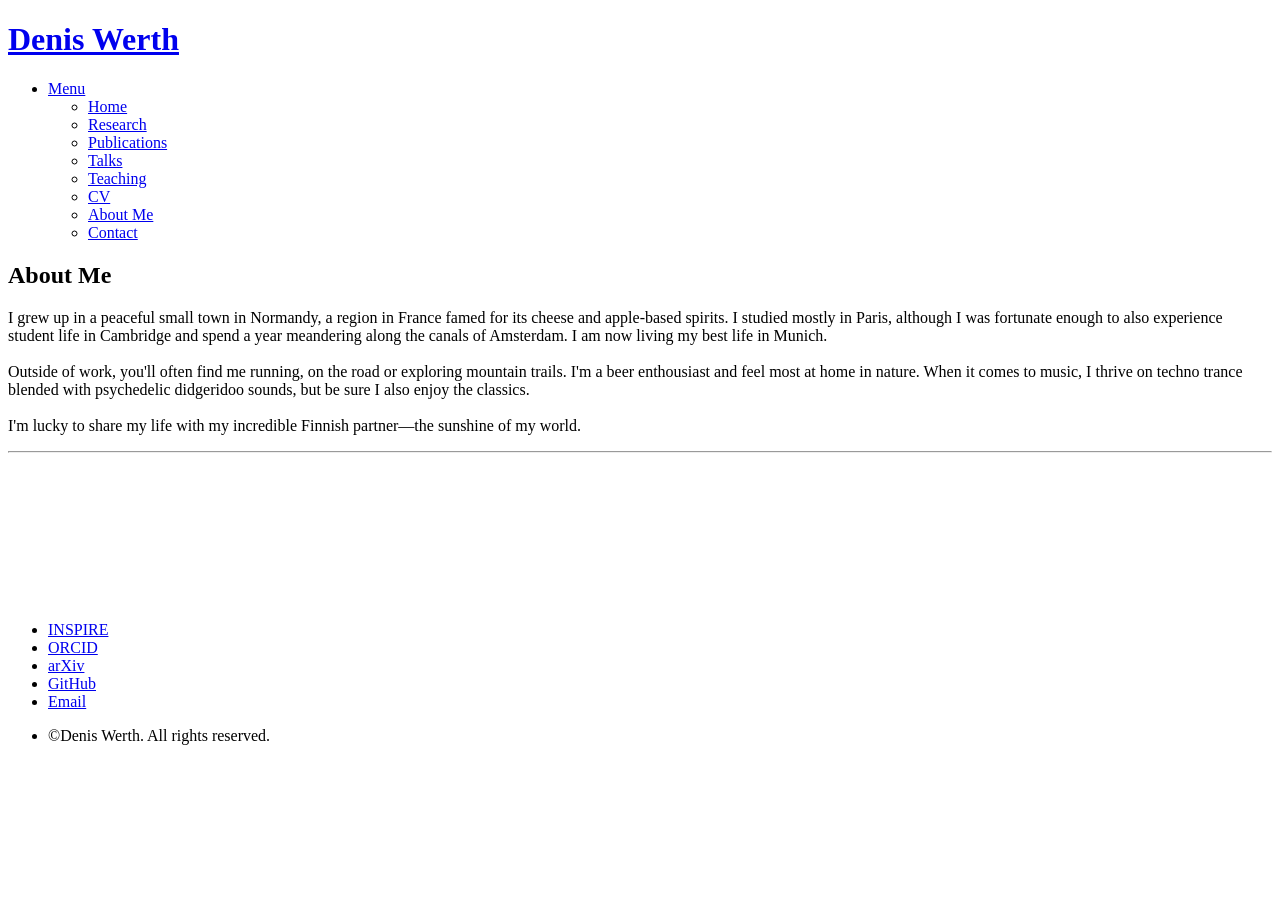
==== AboutMe.html @ 93ebd1d0 "Add files via upload" ====
<!DOCTYPE HTML>
<!--
	Spectral by HTML5 UP
	html5up.net | @ajlkn
	Free for personal and commercial use under the CCA 3.0 license (html5up.net/license)
-->
<html>
	<head>
		<title>Denis Werth</title>
		<meta charset="utf-8" />
		<meta name="viewport" content="width=device-width, initial-scale=1, user-scalable=no" />
		<link rel="stylesheet" href="assets/css/main.css" />
		<noscript><link rel="stylesheet" href="assets/css/noscript.css" /></noscript>
		<link rel="icon" href="images/LSS.jpeg" type="image/jpeg" />
		<script defer src="https://cloud.umami.is/script.js" data-website-id="fb7ce2aa-0270-4123-8395-282611e30c7a"></script>
	</head>
	<body class="is-preload">

		<!-- Page Wrapper -->
			<div id="page-wrapper">

				<!-- Header -->
					<header id="header">
						<h1><a href="index.html">Denis Werth</a></h1>
						<nav id="nav">
							<ul>
								<li class="special">
									<a href="#menu" class="menuToggle"><span>Menu</span></a>
									<div id="menu">
										<ul>
											<li><a href="index.html">Home</a></li>
											<li><a href="Research.html">Research</a></li>
											<li><a href="Publications.html">Publications</a></li>
											<li><a href="Talks.html">Talks</a></li>
											<li><a href="Teaching.html">Teaching</a></li>
											<li><a href="PDF/CV.pdf" download>CV</a></li>
											<li><a href="AboutMe.html">About Me</a></li>
											<li><a href="Contact.html">Contact</a></li>
										</ul>
									</div>
								</li>
							</ul>
						</nav>
					</header>

				<!-- Main -->
					<article id="main">
						<header>
							<h2>About Me</h2>
						</header>
						<section class="wrapper style5">
							<div class="inner">

								<section>
									<p>
									I grew up in a peaceful small town in Normandy, a region in France famed for its cheese and apple-based spirits. I studied mostly in Paris, although I was fortunate enough to also experience student life in Cambridge and spend a year meandering along the canals of Amsterdam. I am now living my best life in Munich.
									<br><br>
									Outside of work, you'll often find me running, on the road or exploring mountain trails. I'm a beer enthousiast and feel most at home in nature. When it comes to music, I thrive on techno trance blended with psychedelic didgeridoo sounds, but be sure I also enjoy the classics.
									<br><br>
									I'm lucky to share my life with my incredible Finnish partner—the sunshine of my world.
									<hr />
									
								<section>
									<div class="box alt">
										<div class="row gtr-50 gtr-uniform">
											<div class="col-3"><span class="image fit"><img src="images/PersonalMe/PersonalMe/PersonalMe.001.png" alt="" /></span></div>
											<div class="col-3"><span class="image fit"><img src="images/PersonalMe/PersonalMe/PersonalMe.013.png" alt="" /></span></div>
											<div class="col-3"><span class="image fit"><img src="images/PersonalMe/PersonalMe/PersonalMe.017.png" alt="" /></span></div>
											<div class="col-3"><span class="image fit"><img src="images/PersonalMe/PersonalMe/PersonalMe.014.png" alt="" /></span></div>
											<div class="col-3"><span class="image fit"><img src="images/PersonalMe/PersonalMe/PersonalMe.006.png" alt="" /></span></div>
											<div class="col-3"><span class="image fit"><img src="images/PersonalMe/PersonalMe/PersonalMe.007.png" alt="" /></span></div>
											<div class="col-3"><span class="image fit"><img src="images/PersonalMe/PersonalMe/PersonalMe.009.png" alt="" /></span></div>
											<div class="col-3"><span class="image fit"><img src="images/PersonalMe/PersonalMe/PersonalMe.010.png" alt="" /></span></div>
										</div>
									</div>
								</section>

							</div>
						</section>
					</article>

				<!-- Footer -->
					<footer id="footer">
						<ul class="icons">
        					<li><a href="https://inspirehep.net/authors/2150874" class="icon solid fa-atom" target="_blank"><span class="label">INSPIRE</span></a></li>
        					<li><a href="https://orcid.org/0000-0002-3431-8186" class="icon brands fa-orcid" target="_blank"><span class="label">ORCID</span></a></li>
        					<li><a href="https://arxiv.org/search/?searchtype=author&amp;query=Werth%2C+D" class="icon solid fa-scroll" target="_blank"><span class="label">arXiv</span></a></li>
        					<li><a href="https://github.com/deniswerth" class="icon brands fa-github" target="_blank"><span class="label">GitHub</span></a></li>
        					<li><a href="mailto:denis.werth@mpp.mpg.de" class="icon solid fa-envelope"><span class="label">Email</span></a></li>
						</ul>
						<ul class="copyright">
							<li>&copy;Denis Werth. All rights reserved.</li>
							<!-- <li>Last updated: August 19, 2026</li> -->
						</ul>
					</footer>

			</div>

		<!-- Scripts -->
			<script src="assets/js/jquery.min.js"></script>
			<script src="assets/js/jquery.scrollex.min.js"></script>
			<script src="assets/js/jquery.scrolly.min.js"></script>
			<script src="assets/js/browser.min.js"></script>
			<script src="assets/js/breakpoints.min.js"></script>
			<script src="assets/js/util.js"></script>
			<script src="assets/js/main.js"></script>

	</body>
</html>
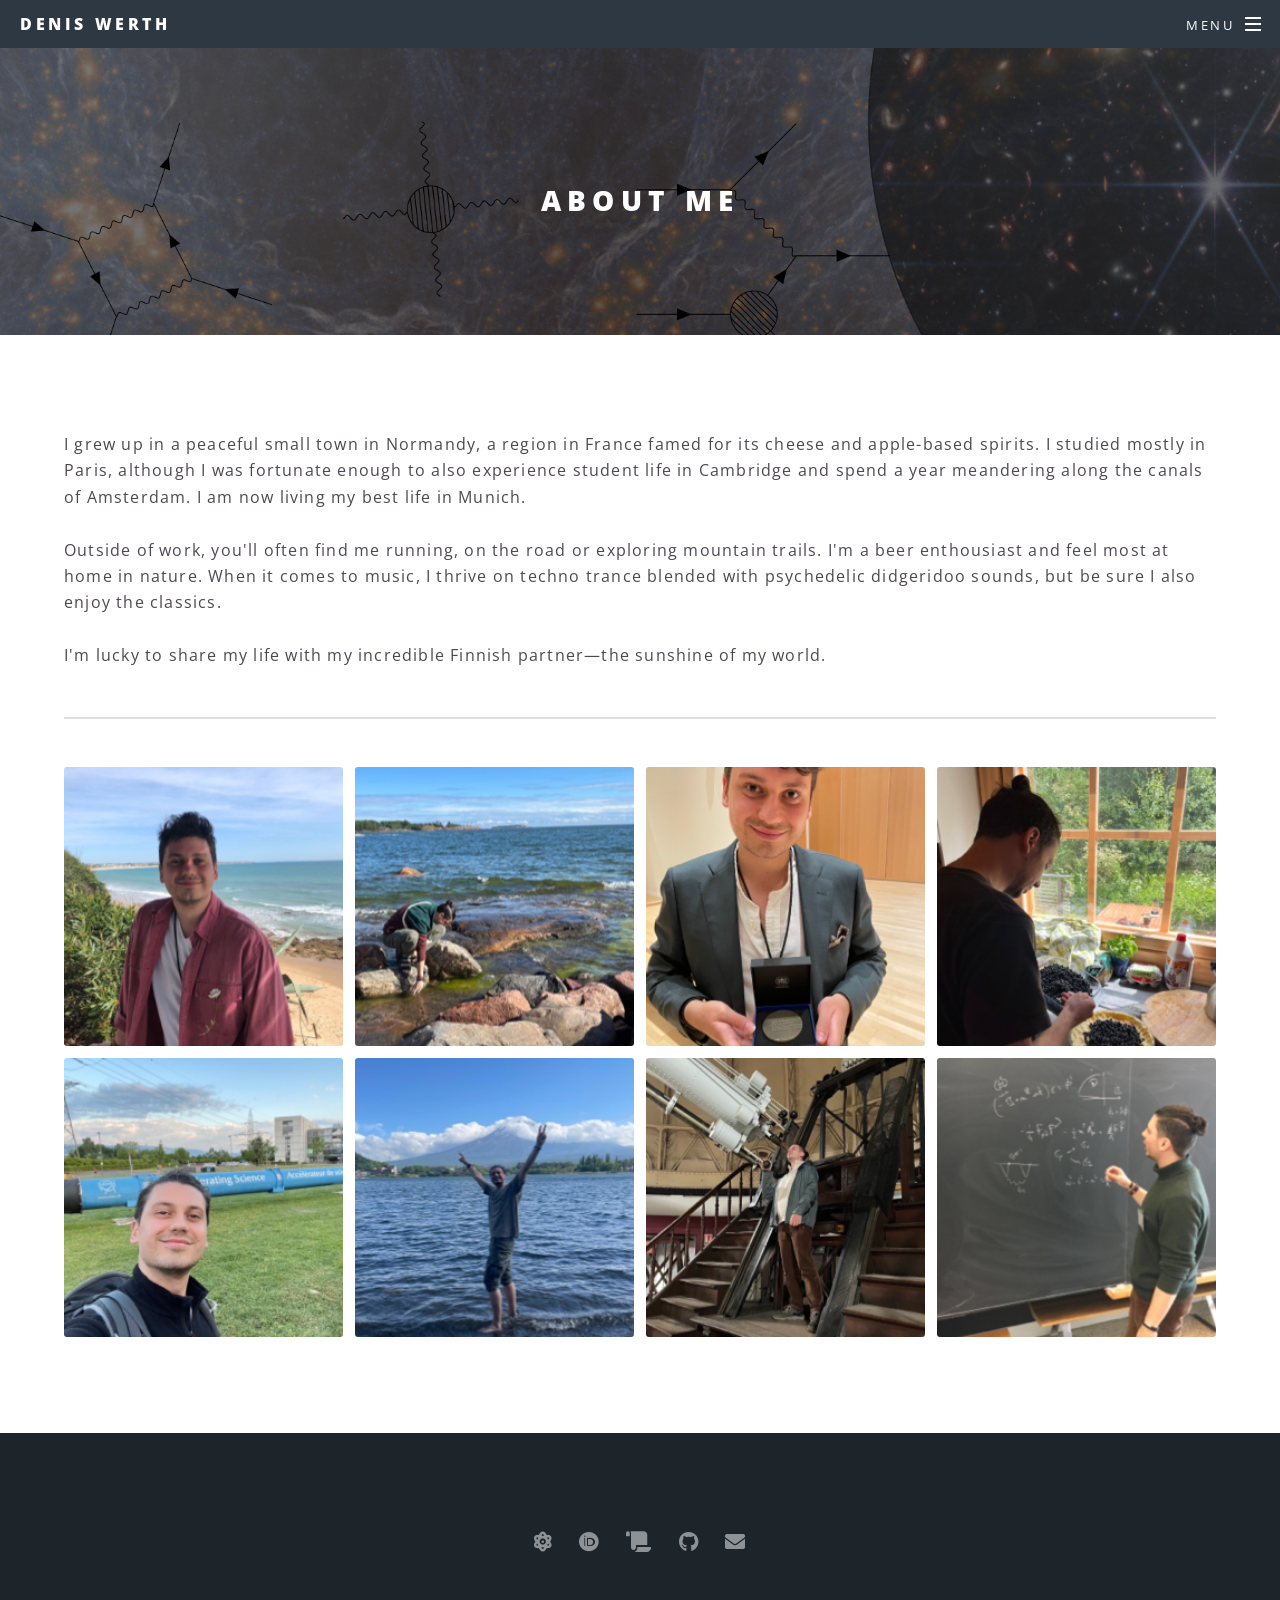
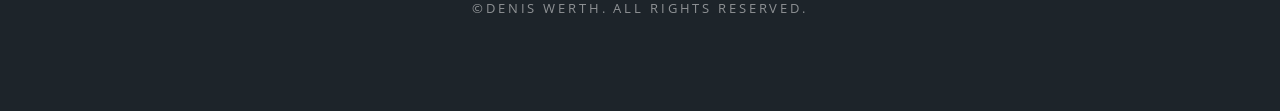
==== commit 4df63e20: "Add files via upload" ====
--- a/AboutMe.html
+++ b/AboutMe.html
@@ -1,109 +1,111 @@
-<!DOCTYPE HTML>
-<!--
-	Spectral by HTML5 UP
-	html5up.net | @ajlkn
-	Free for personal and commercial use under the CCA 3.0 license (html5up.net/license)
--->
-<html>
-	<head>
-		<title>Denis Werth</title>
-		<meta charset="utf-8" />
-		<meta name="viewport" content="width=device-width, initial-scale=1, user-scalable=no" />
-		<link rel="stylesheet" href="assets/css/main.css" />
-		<noscript><link rel="stylesheet" href="assets/css/noscript.css" /></noscript>
-		<link rel="icon" href="images/LSS.jpeg" type="image/jpeg" />
-		<script defer src="https://cloud.umami.is/script.js" data-website-id="fb7ce2aa-0270-4123-8395-282611e30c7a"></script>
-	</head>
-	<body class="is-preload">
-
-		<!-- Page Wrapper -->
-			<div id="page-wrapper">
-
-				<!-- Header -->
-					<header id="header">
-						<h1><a href="index.html">Denis Werth</a></h1>
-						<nav id="nav">
-							<ul>
-								<li class="special">
-									<a href="#menu" class="menuToggle"><span>Menu</span></a>
-									<div id="menu">
-										<ul>
-											<li><a href="index.html">Home</a></li>
-											<li><a href="Research.html">Research</a></li>
-											<li><a href="Publications.html">Publications</a></li>
-											<li><a href="Talks.html">Talks</a></li>
-											<li><a href="Teaching.html">Teaching</a></li>
-											<li><a href="PDF/CV.pdf" download>CV</a></li>
-											<li><a href="AboutMe.html">About Me</a></li>
-											<li><a href="Contact.html">Contact</a></li>
-										</ul>
-									</div>
-								</li>
-							</ul>
-						</nav>
-					</header>
-
-				<!-- Main -->
-					<article id="main">
-						<header>
-							<h2>About Me</h2>
-						</header>
-						<section class="wrapper style5">
-							<div class="inner">
-
-								<section>
-									<p>
-									I grew up in a peaceful small town in Normandy, a region in France famed for its cheese and apple-based spirits. I studied mostly in Paris, although I was fortunate enough to also experience student life in Cambridge and spend a year meandering along the canals of Amsterdam. I am now living my best life in Munich.
-									<br><br>
-									Outside of work, you'll often find me running, on the road or exploring mountain trails. I'm a beer enthousiast and feel most at home in nature. When it comes to music, I thrive on techno trance blended with psychedelic didgeridoo sounds, but be sure I also enjoy the classics.
-									<br><br>
-									I'm lucky to share my life with my incredible Finnish partner—the sunshine of my world.
-									<hr />
-									
-								<section>
-									<div class="box alt">
-										<div class="row gtr-50 gtr-uniform">
-											<div class="col-3"><span class="image fit"><img src="images/PersonalMe/PersonalMe/PersonalMe.001.png" alt="" /></span></div>
-											<div class="col-3"><span class="image fit"><img src="images/PersonalMe/PersonalMe/PersonalMe.013.png" alt="" /></span></div>
-											<div class="col-3"><span class="image fit"><img src="images/PersonalMe/PersonalMe/PersonalMe.017.png" alt="" /></span></div>
-											<div class="col-3"><span class="image fit"><img src="images/PersonalMe/PersonalMe/PersonalMe.014.png" alt="" /></span></div>
-											<div class="col-3"><span class="image fit"><img src="images/PersonalMe/PersonalMe/PersonalMe.006.png" alt="" /></span></div>
-											<div class="col-3"><span class="image fit"><img src="images/PersonalMe/PersonalMe/PersonalMe.007.png" alt="" /></span></div>
-											<div class="col-3"><span class="image fit"><img src="images/PersonalMe/PersonalMe/PersonalMe.009.png" alt="" /></span></div>
-											<div class="col-3"><span class="image fit"><img src="images/PersonalMe/PersonalMe/PersonalMe.010.png" alt="" /></span></div>
-										</div>
-									</div>
-								</section>
-
-							</div>
-						</section>
-					</article>
-
-				<!-- Footer -->
-					<footer id="footer">
-						<ul class="icons">
-        					<li><a href="https://inspirehep.net/authors/2150874" class="icon solid fa-atom" target="_blank"><span class="label">INSPIRE</span></a></li>
-        					<li><a href="https://orcid.org/0000-0002-3431-8186" class="icon brands fa-orcid" target="_blank"><span class="label">ORCID</span></a></li>
-        					<li><a href="https://arxiv.org/search/?searchtype=author&amp;query=Werth%2C+D" class="icon solid fa-scroll" target="_blank"><span class="label">arXiv</span></a></li>
-        					<li><a href="https://github.com/deniswerth" class="icon brands fa-github" target="_blank"><span class="label">GitHub</span></a></li>
-        					<li><a href="mailto:denis.werth@mpp.mpg.de" class="icon solid fa-envelope"><span class="label">Email</span></a></li>
-						</ul>
-						<ul class="copyright">
-							<li>&copy;Denis Werth. All rights reserved.</li>
-							<!-- <li>Last updated: August 19, 2026</li> -->
-						</ul>
-					</footer>
-
-			</div>
-
-		<!-- Scripts -->
-			<script src="assets/js/jquery.min.js"></script>
-			<script src="assets/js/jquery.scrollex.min.js"></script>
-			<script src="assets/js/jquery.scrolly.min.js"></script>
-			<script src="assets/js/browser.min.js"></script>
-			<script src="assets/js/breakpoints.min.js"></script>
-			<script src="assets/js/util.js"></script>
-			<script src="assets/js/main.js"></script>
-
-	</body>
+<!DOCTYPE HTML>
+<!--
+	Spectral by HTML5 UP
+	html5up.net | @ajlkn
+	Free for personal and commercial use under the CCA 3.0 license (html5up.net/license)
+-->
+<html>
+	<head>
+		<title>Denis Werth</title>
+		<meta charset="utf-8" />
+		<meta name="viewport" content="width=device-width, initial-scale=1, user-scalable=no" />
+		<link rel="stylesheet" href="assets/css/main.css" />
+		<noscript><link rel="stylesheet" href="assets/css/noscript.css" /></noscript>
+		<link rel="icon" href="favicon.ico" sizes="any" />
+		<link rel="icon" href="favicon-32x32.png" type="image/png" sizes="32x32" />
+		<link rel="apple-touch-icon" href="apple-touch-icon.png" />
+		<script defer src="https://cloud.umami.is/script.js" data-website-id="fb7ce2aa-0270-4123-8395-282611e30c7a"></script>
+	</head>
+	<body class="is-preload">
+
+		<!-- Page Wrapper -->
+			<div id="page-wrapper">
+
+				<!-- Header -->
+					<header id="header">
+						<h1><a href="index.html">Denis Werth</a></h1>
+						<nav id="nav">
+							<ul>
+								<li class="special">
+									<a href="#menu" class="menuToggle"><span>Menu</span></a>
+									<div id="menu">
+										<ul>
+											<li><a href="index.html">Home</a></li>
+											<li><a href="Research.html">Research</a></li>
+											<li><a href="Publications.html">Publications</a></li>
+											<li><a href="Talks.html">Talks</a></li>
+											<li><a href="Teaching.html">Teaching</a></li>
+											<li><a href="PDF/CV.pdf" download>CV</a></li>
+											<li><a href="AboutMe.html">About Me</a></li>
+											<li><a href="Contact.html">Contact</a></li>
+										</ul>
+									</div>
+								</li>
+							</ul>
+						</nav>
+					</header>
+
+				<!-- Main -->
+					<article id="main">
+						<header>
+							<h2>About Me</h2>
+						</header>
+						<section class="wrapper style5">
+							<div class="inner">
+
+								<section>
+									<p>
+									I grew up in a peaceful small town in Normandy, a region in France famed for its cheese and apple-based spirits. I studied mostly in Paris, although I was fortunate enough to also experience student life in Cambridge and spend a year meandering along the canals of Amsterdam. I am now living my best life in Munich.
+									<br><br>
+									Outside of work, you'll often find me running, on the road or exploring mountain trails. I'm a beer enthousiast and feel most at home in nature. When it comes to music, I thrive on techno trance blended with psychedelic didgeridoo sounds, but be sure I also enjoy the classics.
+									<br><br>
+									I'm lucky to share my life with my incredible Finnish partner—the sunshine of my world.
+									<hr />
+									
+								<section>
+									<div class="box alt">
+										<div class="row gtr-50 gtr-uniform">
+											<div class="col-3"><span class="image fit"><img src="images/PersonalMe/PersonalMe/PersonalMe.001.png" alt="" /></span></div>
+											<div class="col-3"><span class="image fit"><img src="images/PersonalMe/PersonalMe/PersonalMe.013.png" alt="" /></span></div>
+											<div class="col-3"><span class="image fit"><img src="images/PersonalMe/PersonalMe/PersonalMe.017.png" alt="" /></span></div>
+											<div class="col-3"><span class="image fit"><img src="images/PersonalMe/PersonalMe/PersonalMe.014.png" alt="" /></span></div>
+											<div class="col-3"><span class="image fit"><img src="images/PersonalMe/PersonalMe/PersonalMe.006.png" alt="" /></span></div>
+											<div class="col-3"><span class="image fit"><img src="images/PersonalMe/PersonalMe/PersonalMe.007.png" alt="" /></span></div>
+											<div class="col-3"><span class="image fit"><img src="images/PersonalMe/PersonalMe/PersonalMe.009.png" alt="" /></span></div>
+											<div class="col-3"><span class="image fit"><img src="images/PersonalMe/PersonalMe/PersonalMe.010.png" alt="" /></span></div>
+										</div>
+									</div>
+								</section>
+
+							</div>
+						</section>
+					</article>
+
+				<!-- Footer -->
+					<footer id="footer">
+						<ul class="icons">
+        					<li><a href="https://inspirehep.net/authors/2150874" class="icon solid fa-atom" target="_blank"><span class="label">INSPIRE</span></a></li>
+        					<li><a href="https://orcid.org/0000-0002-3431-8186" class="icon brands fa-orcid" target="_blank"><span class="label">ORCID</span></a></li>
+        					<li><a href="https://arxiv.org/search/?searchtype=author&amp;query=Werth%2C+D" class="icon solid fa-scroll" target="_blank"><span class="label">arXiv</span></a></li>
+        					<li><a href="https://github.com/deniswerth" class="icon brands fa-github" target="_blank"><span class="label">GitHub</span></a></li>
+        					<li><a href="mailto:denis.werth@mpp.mpg.de" class="icon solid fa-envelope"><span class="label">Email</span></a></li>
+						</ul>
+						<ul class="copyright">
+							<li>&copy;Denis Werth. All rights reserved.</li>
+							<!-- <li>Last updated: August 19, 2026</li> -->
+						</ul>
+					</footer>
+
+			</div>
+
+		<!-- Scripts -->
+			<script src="assets/js/jquery.min.js"></script>
+			<script src="assets/js/jquery.scrollex.min.js"></script>
+			<script src="assets/js/jquery.scrolly.min.js"></script>
+			<script src="assets/js/browser.min.js"></script>
+			<script src="assets/js/breakpoints.min.js"></script>
+			<script src="assets/js/util.js"></script>
+			<script src="assets/js/main.js"></script>
+
+	</body>
 </html>
--- a/assets/css/main.css
+++ b/assets/css/main.css
@@ -0,0 +1,4001 @@
+@import url(fontawesome-all.min.css);
+@import url("https://fonts.googleapis.com/css?family=Open+Sans:400,400italic,600,600italic,800,800italic");
+
+/*
+	Spectral by HTML5 UP
+	html5up.net | @ajlkn
+	Free for personal and commercial use under the CCA 3.0 license (html5up.net/license)
+*/
+
+html, body, div, span, applet, object,
+iframe, h1, h2, h3, h4, h5, h6, p, blockquote,
+pre, a, abbr, acronym, address, big, cite,
+code, del, dfn, em, img, ins, kbd, q, s, samp,
+small, strike, strong, sub, sup, tt, var, b,
+u, i, center, dl, dt, dd, ol, ul, li, fieldset,
+form, label, legend, table, caption, tbody,
+tfoot, thead, tr, th, td, article, aside,
+canvas, details, embed, figure, figcaption,
+footer, header, hgroup, menu, nav, output, ruby,
+section, summary, time, mark, audio, video {
+	margin: 0;
+	padding: 0;
+	border: 0;
+	font-size: 100%;
+	font: inherit;
+	vertical-align: baseline;}
+
+article, aside, details, figcaption, figure,
+footer, header, hgroup, menu, nav, section {
+	display: block;}
+
+body {
+	line-height: 1;
+}
+
+ol, ul {
+	list-style: none;
+}
+
+blockquote, q {
+	quotes: none;
+}
+
+	blockquote:before, blockquote:after, q:before, q:after {
+		content: '';
+		content: none;
+	}
+
+table {
+	border-collapse: collapse;
+	border-spacing: 0;
+}
+
+body {
+	-webkit-text-size-adjust: none;
+}
+
+mark {
+	background-color: transparent;
+	color: inherit;
+}
+
+input::-moz-focus-inner {
+	border: 0;
+	padding: 0;
+}
+
+input, select, textarea {
+	-moz-appearance: none;
+	-webkit-appearance: none;
+	-ms-appearance: none;
+	appearance: none;
+}
+
+/* Basic */
+
+	@-ms-viewport {
+		width: device-width;
+	}
+
+	html {
+		box-sizing: border-box;
+	}
+
+	*, *:before, *:after {
+		box-sizing: inherit;
+	}
+
+	body {
+		background: #2e3842;
+	}
+
+		body.is-preload *, body.is-preload *:before, body.is-preload *:after {
+			-moz-animation: none !important;
+			-webkit-animation: none !important;
+			-ms-animation: none !important;
+			animation: none !important;
+			-moz-transition: none !important;
+			-webkit-transition: none !important;
+			-ms-transition: none !important;
+			transition: none !important;
+		}
+
+	body, input, select, textarea {
+		color: #fff;
+		font-family: "Open Sans", Helvetica, sans-serif;
+		font-size: 15pt;
+		font-weight: 400;
+		letter-spacing: 0.075em;
+		line-height: 1.65em;
+	}
+
+		@media screen and (max-width: 1680px) {
+
+			body, input, select, textarea {
+				font-size: 13pt;
+			}
+
+		}
+
+		@media screen and (max-width: 1280px) {
+
+			body, input, select, textarea {
+				font-size: 12pt;
+			}
+
+		}
+
+		@media screen and (max-width: 736px) {
+
+			body, input, select, textarea {
+				font-size: 11pt;
+				letter-spacing: 0.0375em;
+			}
+
+		}
+
+	a {
+		-moz-transition: color 0.2s ease, border-bottom-color 0.2s ease;
+		-webkit-transition: color 0.2s ease, border-bottom-color 0.2s ease;
+		-ms-transition: color 0.2s ease, border-bottom-color 0.2s ease;
+		transition: color 0.2s ease, border-bottom-color 0.2s ease;
+		border-bottom: dotted 1px;
+		color: inherit;
+		text-decoration: none;
+	}
+
+		a:hover {
+			border-bottom-color: transparent;
+		}
+
+	strong, b {
+		color: #fff;
+		font-weight: 600;
+	}
+
+	em, i {
+		font-style: italic;
+	}
+
+	p {
+		margin: 0 0 2em 0;
+	}
+
+	h1, h2, h3, h4, h5, h6 {
+		color: #fff;
+		font-weight: 800;
+		letter-spacing: 0.225em;
+		line-height: 1em;
+		margin: 0 0 1em 0;
+		text-transform: uppercase;
+	}
+
+		h1 a, h2 a, h3 a, h4 a, h5 a, h6 a {
+			color: inherit;
+			text-decoration: none;
+		}
+
+	h2 {
+		font-size: 1.35em;
+		line-height: 1.75em;
+	}
+
+		@media screen and (max-width: 736px) {
+
+			h2 {
+				font-size: 1.1em;
+				line-height: 1.65em;
+			}
+
+		}
+
+	h3 {
+		font-size: 1.15em;
+		line-height: 1.75em;
+	}
+
+		@media screen and (max-width: 736px) {
+
+			h3 {
+				font-size: 1em;
+				line-height: 1.65em;
+			}
+
+		}
+
+	h4 {
+		font-size: 1em;
+		line-height: 1.5em;
+	}
+
+	h5 {
+		font-size: 0.8em;
+		line-height: 1.5em;
+	}
+
+	h6 {
+		font-size: 0.7em;
+		line-height: 1.5em;
+	}
+
+	sub {
+		font-size: 0.8em;
+		position: relative;
+		top: 0.5em;
+	}
+
+	sup {
+		font-size: 0.8em;
+		position: relative;
+		top: -0.5em;
+	}
+
+	hr {
+		border: 0;
+		border-bottom: solid 2px #fff;
+		margin: 3em 0;
+	}
+
+		hr.major {
+			margin: 4.5em 0;
+		}
+
+	blockquote {
+		border-left: solid 4px #fff;
+		font-style: italic;
+		margin: 0 0 2em 0;
+		padding: 0.5em 0 0.5em 2em;
+	}
+
+	code {
+		background: rgba(144, 144, 144, 0.25);
+		border-radius: 3px;
+		font-family: "Courier New", monospace;
+		font-size: 0.9em;
+		letter-spacing: 0;
+		margin: 0 0.25em;
+		padding: 0.25em 0.65em;
+	}
+
+	pre {
+		-webkit-overflow-scrolling: touch;
+		font-family: "Courier New", monospace;
+		font-size: 0.9em;
+		margin: 0 0 2em 0;
+	}
+
+		pre code {
+			display: block;
+			line-height: 1.75em;
+			padding: 1em 1.5em;
+			overflow-x: auto;
+		}
+
+	.align-left {
+		text-align: left;
+	}
+
+	.align-center {
+		text-align: center;
+	}
+
+	.align-right {
+		text-align: right;
+	}
+
+/* Row */
+
+	.row {
+		display: flex;
+		flex-wrap: wrap;
+		box-sizing: border-box;
+		align-items: stretch;
+	}
+
+		.row > * {
+			box-sizing: border-box;
+		}
+
+		.row.gtr-uniform > * > :last-child {
+			margin-bottom: 0;
+		}
+
+		.row.aln-left {
+			justify-content: flex-start;
+		}
+
+		.row.aln-center {
+			justify-content: center;
+		}
+
+		.row.aln-right {
+			justify-content: flex-end;
+		}
+
+		.row.aln-top {
+			align-items: flex-start;
+		}
+
+		.row.aln-middle {
+			align-items: center;
+		}
+
+		.row.aln-bottom {
+			align-items: flex-end;
+		}
+
+		.row > .imp {
+			order: -1;
+		}
+
+		.row > .col-1 {
+			width: 8.33333%;
+		}
+
+		.row > .off-1 {
+			margin-left: 8.33333%;
+		}
+
+		.row > .col-2 {
+			width: 16.66667%;
+		}
+
+		.row > .off-2 {
+			margin-left: 16.66667%;
+		}
+
+		.row > .col-3 {
+			width: 25%;
+		}
+
+		.row > .off-3 {
+			margin-left: 25%;
+		}
+
+		.row > .col-4 {
+			width: 33.33333%;
+		}
+
+		.row > .off-4 {
+			margin-left: 33.33333%;
+		}
+
+		.row > .col-5 {
+			width: 41.66667%;
+		}
+
+		.row > .off-5 {
+			margin-left: 41.66667%;
+		}
+
+		.row > .col-6 {
+			width: 50%;
+		}
+
+		.row > .off-6 {
+			margin-left: 50%;
+		}
+
+		.row > .col-7 {
+			width: 58.33333%;
+		}
+
+		.row > .off-7 {
+			margin-left: 58.33333%;
+		}
+
+		.row > .col-8 {
+			width: 66.66667%;
+		}
+
+		.row > .off-8 {
+			margin-left: 66.66667%;
+		}
+
+		.row > .col-9 {
+			width: 75%;
+		}
+
+		.row > .off-9 {
+			margin-left: 75%;
+		}
+
+		.row > .col-10 {
+			width: 83.33333%;
+		}
+
+		.row > .off-10 {
+			margin-left: 83.33333%;
+		}
+
+		.row > .col-11 {
+			width: 91.66667%;
+		}
+
+		.row > .off-11 {
+			margin-left: 91.66667%;
+		}
+
+		.row > .col-12 {
+			width: 100%;
+		}
+
+		.row > .off-12 {
+			margin-left: 100%;
+		}
+
+		.row.gtr-0 {
+			margin-top: 0;
+			margin-left: 0em;
+		}
+
+			.row.gtr-0 > * {
+				padding: 0 0 0 0em;
+			}
+
+			.row.gtr-0.gtr-uniform {
+				margin-top: 0em;
+			}
+
+				.row.gtr-0.gtr-uniform > * {
+					padding-top: 0em;
+				}
+
+		.row.gtr-25 {
+			margin-top: 0;
+			margin-left: -0.375em;
+		}
+
+			.row.gtr-25 > * {
+				padding: 0 0 0 0.375em;
+			}
+
+			.row.gtr-25.gtr-uniform {
+				margin-top: -0.375em;
+			}
+
+				.row.gtr-25.gtr-uniform > * {
+					padding-top: 0.375em;
+				}
+
+		.row.gtr-50 {
+			margin-top: 0;
+			margin-left: -0.75em;
+		}
+
+			.row.gtr-50 > * {
+				padding: 0 0 0 0.75em;
+			}
+
+			.row.gtr-50.gtr-uniform {
+				margin-top: -0.75em;
+			}
+
+				.row.gtr-50.gtr-uniform > * {
+					padding-top: 0.75em;
+				}
+
+		.row {
+			margin-top: 0;
+			margin-left: -1.5em;
+		}
+
+			.row > * {
+				padding: 0 0 0 1.5em;
+			}
+
+			.row.gtr-uniform {
+				margin-top: -1.5em;
+			}
+
+				.row.gtr-uniform > * {
+					padding-top: 1.5em;
+				}
+
+		.row.gtr-150 {
+			margin-top: 0;
+			margin-left: -2.25em;
+		}
+
+			.row.gtr-150 > * {
+				padding: 0 0 0 2.25em;
+			}
+
+			.row.gtr-150.gtr-uniform {
+				margin-top: -2.25em;
+			}
+
+				.row.gtr-150.gtr-uniform > * {
+					padding-top: 2.25em;
+				}
+
+		.row.gtr-200 {
+			margin-top: 0;
+			margin-left: -3em;
+		}
+
+			.row.gtr-200 > * {
+				padding: 0 0 0 3em;
+			}
+
+			.row.gtr-200.gtr-uniform {
+				margin-top: -3em;
+			}
+
+				.row.gtr-200.gtr-uniform > * {
+					padding-top: 3em;
+				}
+
+		@media screen and (max-width: 1680px) {
+
+			.row {
+				display: flex;
+				flex-wrap: wrap;
+				box-sizing: border-box;
+				align-items: stretch;
+			}
+
+				.row > * {
+					box-sizing: border-box;
+				}
+
+				.row.gtr-uniform > * > :last-child {
+					margin-bottom: 0;
+				}
+
+				.row.aln-left {
+					justify-content: flex-start;
+				}
+
+				.row.aln-center {
+					justify-content: center;
+				}
+
+				.row.aln-right {
+					justify-content: flex-end;
+				}
+
+				.row.aln-top {
+					align-items: flex-start;
+				}
+
+				.row.aln-middle {
+					align-items: center;
+				}
+
+				.row.aln-bottom {
+					align-items: flex-end;
+				}
+
+				.row > .imp-xlarge {
+					order: -1;
+				}
+
+				.row > .col-1-xlarge {
+					width: 8.33333%;
+				}
+
+				.row > .off-1-xlarge {
+					margin-left: 8.33333%;
+				}
+
+				.row > .col-2-xlarge {
+					width: 16.66667%;
+				}
+
+				.row > .off-2-xlarge {
+					margin-left: 16.66667%;
+				}
+
+				.row > .col-3-xlarge {
+					width: 25%;
+				}
+
+				.row > .off-3-xlarge {
+					margin-left: 25%;
+				}
+
+				.row > .col-4-xlarge {
+					width: 33.33333%;
+				}
+
+				.row > .off-4-xlarge {
+					margin-left: 33.33333%;
+				}
+
+				.row > .col-5-xlarge {
+					width: 41.66667%;
+				}
+
+				.row > .off-5-xlarge {
+					margin-left: 41.66667%;
+				}
+
+				.row > .col-6-xlarge {
+					width: 50%;
+				}
+
+				.row > .off-6-xlarge {
+					margin-left: 50%;
+				}
+
+				.row > .col-7-xlarge {
+					width: 58.33333%;
+				}
+
+				.row > .off-7-xlarge {
+					margin-left: 58.33333%;
+				}
+
+				.row > .col-8-xlarge {
+					width: 66.66667%;
+				}
+
+				.row > .off-8-xlarge {
+					margin-left: 66.66667%;
+				}
+
+				.row > .col-9-xlarge {
+					width: 75%;
+				}
+
+				.row > .off-9-xlarge {
+					margin-left: 75%;
+				}
+
+				.row > .col-10-xlarge {
+					width: 83.33333%;
+				}
+
+				.row > .off-10-xlarge {
+					margin-left: 83.33333%;
+				}
+
+				.row > .col-11-xlarge {
+					width: 91.66667%;
+				}
+
+				.row > .off-11-xlarge {
+					margin-left: 91.66667%;
+				}
+
+				.row > .col-12-xlarge {
+					width: 100%;
+				}
+
+				.row > .off-12-xlarge {
+					margin-left: 100%;
+				}
+
+				.row.gtr-0 {
+					margin-top: 0;
+					margin-left: 0em;
+				}
+
+					.row.gtr-0 > * {
+						padding: 0 0 0 0em;
+					}
+
+					.row.gtr-0.gtr-uniform {
+						margin-top: 0em;
+					}
+
+						.row.gtr-0.gtr-uniform > * {
+							padding-top: 0em;
+						}
+
+				.row.gtr-25 {
+					margin-top: 0;
+					margin-left: -0.375em;
+				}
+
+					.row.gtr-25 > * {
+						padding: 0 0 0 0.375em;
+					}
+
+					.row.gtr-25.gtr-uniform {
+						margin-top: -0.375em;
+					}
+
+						.row.gtr-25.gtr-uniform > * {
+							padding-top: 0.375em;
+						}
+
+				.row.gtr-50 {
+					margin-top: 0;
+					margin-left: -0.75em;
+				}
+
+					.row.gtr-50 > * {
+						padding: 0 0 0 0.75em;
+					}
+
+					.row.gtr-50.gtr-uniform {
+						margin-top: -0.75em;
+					}
+
+						.row.gtr-50.gtr-uniform > * {
+							padding-top: 0.75em;
+						}
+
+				.row {
+					margin-top: 0;
+					margin-left: -1.5em;
+				}
+
+					.row > * {
+						padding: 0 0 0 1.5em;
+					}
+
+					.row.gtr-uniform {
+						margin-top: -1.5em;
+					}
+
+						.row.gtr-uniform > * {
+							padding-top: 1.5em;
+						}
+
+				.row.gtr-150 {
+					margin-top: 0;
+					margin-left: -2.25em;
+				}
+
+					.row.gtr-150 > * {
+						padding: 0 0 0 2.25em;
+					}
+
+					.row.gtr-150.gtr-uniform {
+						margin-top: -2.25em;
+					}
+
+						.row.gtr-150.gtr-uniform > * {
+							padding-top: 2.25em;
+						}
+
+				.row.gtr-200 {
+					margin-top: 0;
+					margin-left: -3em;
+				}
+
+					.row.gtr-200 > * {
+						padding: 0 0 0 3em;
+					}
+
+					.row.gtr-200.gtr-uniform {
+						margin-top: -3em;
+					}
+
+						.row.gtr-200.gtr-uniform > * {
+							padding-top: 3em;
+						}
+
+		}
+
+		@media screen and (max-width: 1280px) {
+
+			.row {
+				display: flex;
+				flex-wrap: wrap;
+				box-sizing: border-box;
+				align-items: stretch;
+			}
+
+				.row > * {
+					box-sizing: border-box;
+				}
+
+				.row.gtr-uniform > * > :last-child {
+					margin-bottom: 0;
+				}
+
+				.row.aln-left {
+					justify-content: flex-start;
+				}
+
+				.row.aln-center {
+					justify-content: center;
+				}
+
+				.row.aln-right {
+					justify-content: flex-end;
+				}
+
+				.row.aln-top {
+					align-items: flex-start;
+				}
+
+				.row.aln-middle {
+					align-items: center;
+				}
+
+				.row.aln-bottom {
+					align-items: flex-end;
+				}
+
+				.row > .imp-large {
+					order: -1;
+				}
+
+				.row > .col-1-large {
+					width: 8.33333%;
+				}
+
+				.row > .off-1-large {
+					margin-left: 8.33333%;
+				}
+
+				.row > .col-2-large {
+					width: 16.66667%;
+				}
+
+				.row > .off-2-large {
+					margin-left: 16.66667%;
+				}
+
+				.row > .col-3-large {
+					width: 25%;
+				}
+
+				.row > .off-3-large {
+					margin-left: 25%;
+				}
+
+				.row > .col-4-large {
+					width: 33.33333%;
+				}
+
+				.row > .off-4-large {
+					margin-left: 33.33333%;
+				}
+
+				.row > .col-5-large {
+					width: 41.66667%;
+				}
+
+				.row > .off-5-large {
+					margin-left: 41.66667%;
+				}
+
+				.row > .col-6-large {
+					width: 50%;
+				}
+
+				.row > .off-6-large {
+					margin-left: 50%;
+				}
+
+				.row > .col-7-large {
+					width: 58.33333%;
+				}
+
+				.row > .off-7-large {
+					margin-left: 58.33333%;
+				}
+
+				.row > .col-8-large {
+					width: 66.66667%;
+				}
+
+				.row > .off-8-large {
+					margin-left: 66.66667%;
+				}
+
+				.row > .col-9-large {
+					width: 75%;
+				}
+
+				.row > .off-9-large {
+					margin-left: 75%;
+				}
+
+				.row > .col-10-large {
+					width: 83.33333%;
+				}
+
+				.row > .off-10-large {
+					margin-left: 83.33333%;
+				}
+
+				.row > .col-11-large {
+					width: 91.66667%;
+				}
+
+				.row > .off-11-large {
+					margin-left: 91.66667%;
+				}
+
+				.row > .col-12-large {
+					width: 100%;
+				}
+
+				.row > .off-12-large {
+					margin-left: 100%;
+				}
+
+				.row.gtr-0 {
+					margin-top: 0;
+					margin-left: 0em;
+				}
+
+					.row.gtr-0 > * {
+						padding: 0 0 0 0em;
+					}
+
+					.row.gtr-0.gtr-uniform {
+						margin-top: 0em;
+					}
+
+						.row.gtr-0.gtr-uniform > * {
+							padding-top: 0em;
+						}
+
+				.row.gtr-25 {
+					margin-top: 0;
+					margin-left: -0.375em;
+				}
+
+					.row.gtr-25 > * {
+						padding: 0 0 0 0.375em;
+					}
+
+					.row.gtr-25.gtr-uniform {
+						margin-top: -0.375em;
+					}
+
+						.row.gtr-25.gtr-uniform > * {
+							padding-top: 0.375em;
+						}
+
+				.row.gtr-50 {
+					margin-top: 0;
+					margin-left: -0.75em;
+				}
+
+					.row.gtr-50 > * {
+						padding: 0 0 0 0.75em;
+					}
+
+					.row.gtr-50.gtr-uniform {
+						margin-top: -0.75em;
+					}
+
+						.row.gtr-50.gtr-uniform > * {
+							padding-top: 0.75em;
+						}
+
+				.row {
+					margin-top: 0;
+					margin-left: -1.5em;
+				}
+
+					.row > * {
+						padding: 0 0 0 1.5em;
+					}
+
+					.row.gtr-uniform {
+						margin-top: -1.5em;
+					}
+
+						.row.gtr-uniform > * {
+							padding-top: 1.5em;
+						}
+
+				.row.gtr-150 {
+					margin-top: 0;
+					margin-left: -2.25em;
+				}
+
+					.row.gtr-150 > * {
+						padding: 0 0 0 2.25em;
+					}
+
+					.row.gtr-150.gtr-uniform {
+						margin-top: -2.25em;
+					}
+
+						.row.gtr-150.gtr-uniform > * {
+							padding-top: 2.25em;
+						}
+
+				.row.gtr-200 {
+					margin-top: 0;
+					margin-left: -3em;
+				}
+
+					.row.gtr-200 > * {
+						padding: 0 0 0 3em;
+					}
+
+					.row.gtr-200.gtr-uniform {
+						margin-top: -3em;
+					}
+
+						.row.gtr-200.gtr-uniform > * {
+							padding-top: 3em;
+						}
+
+		}
+
+		@media screen and (max-width: 980px) {
+
+			.row {
+				display: flex;
+				flex-wrap: wrap;
+				box-sizing: border-box;
+				align-items: stretch;
+			}
+
+				.row > * {
+					box-sizing: border-box;
+				}
+
+				.row.gtr-uniform > * > :last-child {
+					margin-bottom: 0;
+				}
+
+				.row.aln-left {
+					justify-content: flex-start;
+				}
+
+				.row.aln-center {
+					justify-content: center;
+				}
+
+				.row.aln-right {
+					justify-content: flex-end;
+				}
+
+				.row.aln-top {
+					align-items: flex-start;
+				}
+
+				.row.aln-middle {
+					align-items: center;
+				}
+
+				.row.aln-bottom {
+					align-items: flex-end;
+				}
+
+				.row > .imp-medium {
+					order: -1;
+				}
+
+				.row > .col-1-medium {
+					width: 8.33333%;
+				}
+
+				.row > .off-1-medium {
+					margin-left: 8.33333%;
+				}
+
+				.row > .col-2-medium {
+					width: 16.66667%;
+				}
+
+				.row > .off-2-medium {
+					margin-left: 16.66667%;
+				}
+
+				.row > .col-3-medium {
+					width: 25%;
+				}
+
+				.row > .off-3-medium {
+					margin-left: 25%;
+				}
+
+				.row > .col-4-medium {
+					width: 33.33333%;
+				}
+
+				.row > .off-4-medium {
+					margin-left: 33.33333%;
+				}
+
+				.row > .col-5-medium {
+					width: 41.66667%;
+				}
+
+				.row > .off-5-medium {
+					margin-left: 41.66667%;
+				}
+
+				.row > .col-6-medium {
+					width: 50%;
+				}
+
+				.row > .off-6-medium {
+					margin-left: 50%;
+				}
+
+				.row > .col-7-medium {
+					width: 58.33333%;
+				}
+
+				.row > .off-7-medium {
+					margin-left: 58.33333%;
+				}
+
+				.row > .col-8-medium {
+					width: 66.66667%;
+				}
+
+				.row > .off-8-medium {
+					margin-left: 66.66667%;
+				}
+
+				.row > .col-9-medium {
+					width: 75%;
+				}
+
+				.row > .off-9-medium {
+					margin-left: 75%;
+				}
+
+				.row > .col-10-medium {
+					width: 83.33333%;
+				}
+
+				.row > .off-10-medium {
+					margin-left: 83.33333%;
+				}
+
+				.row > .col-11-medium {
+					width: 91.66667%;
+				}
+
+				.row > .off-11-medium {
+					margin-left: 91.66667%;
+				}
+
+				.row > .col-12-medium {
+					width: 100%;
+				}
+
+				.row > .off-12-medium {
+					margin-left: 100%;
+				}
+
+				.row.gtr-0 {
+					margin-top: 0;
+					margin-left: 0em;
+				}
+
+					.row.gtr-0 > * {
+						padding: 0 0 0 0em;
+					}
+
+					.row.gtr-0.gtr-uniform {
+						margin-top: 0em;
+					}
+
+						.row.gtr-0.gtr-uniform > * {
+							padding-top: 0em;
+						}
+
+				.row.gtr-25 {
+					margin-top: 0;
+					margin-left: -0.375em;
+				}
+
+					.row.gtr-25 > * {
+						padding: 0 0 0 0.375em;
+					}
+
+					.row.gtr-25.gtr-uniform {
+						margin-top: -0.375em;
+					}
+
+						.row.gtr-25.gtr-uniform > * {
+							padding-top: 0.375em;
+						}
+
+				.row.gtr-50 {
+					margin-top: 0;
+					margin-left: -0.75em;
+				}
+
+					.row.gtr-50 > * {
+						padding: 0 0 0 0.75em;
+					}
+
+					.row.gtr-50.gtr-uniform {
+						margin-top: -0.75em;
+					}
+
+						.row.gtr-50.gtr-uniform > * {
+							padding-top: 0.75em;
+						}
+
+				.row {
+					margin-top: 0;
+					margin-left: -1.5em;
+				}
+
+					.row > * {
+						padding: 0 0 0 1.5em;
+					}
+
+					.row.gtr-uniform {
+						margin-top: -1.5em;
+					}
+
+						.row.gtr-uniform > * {
+							padding-top: 1.5em;
+						}
+
+				.row.gtr-150 {
+					margin-top: 0;
+					margin-left: -2.25em;
+				}
+
+					.row.gtr-150 > * {
+						padding: 0 0 0 2.25em;
+					}
+
+					.row.gtr-150.gtr-uniform {
+						margin-top: -2.25em;
+					}
+
+						.row.gtr-150.gtr-uniform > * {
+							padding-top: 2.25em;
+						}
+
+				.row.gtr-200 {
+					margin-top: 0;
+					margin-left: -3em;
+				}
+
+					.row.gtr-200 > * {
+						padding: 0 0 0 3em;
+					}
+
+					.row.gtr-200.gtr-uniform {
+						margin-top: -3em;
+					}
+
+						.row.gtr-200.gtr-uniform > * {
+							padding-top: 3em;
+						}
+
+		}
+
+		@media screen and (max-width: 736px) {
+
+			.row {
+				display: flex;
+				flex-wrap: wrap;
+				box-sizing: border-box;
+				align-items: stretch;
+			}
+
+				.row > * {
+					box-sizing: border-box;
+				}
+
+				.row.gtr-uniform > * > :last-child {
+					margin-bottom: 0;
+				}
+
+				.row.aln-left {
+					justify-content: flex-start;
+				}
+
+				.row.aln-center {
+					justify-content: center;
+				}
+
+				.row.aln-right {
+					justify-content: flex-end;
+				}
+
+				.row.aln-top {
+					align-items: flex-start;
+				}
+
+				.row.aln-middle {
+					align-items: center;
+				}
+
+				.row.aln-bottom {
+					align-items: flex-end;
+				}
+
+				.row > .imp-small {
+					order: -1;
+				}
+
+				.row > .col-1-small {
+					width: 8.33333%;
+				}
+
+				.row > .off-1-small {
+					margin-left: 8.33333%;
+				}
+
+				.row > .col-2-small {
+					width: 16.66667%;
+				}
+
+				.row > .off-2-small {
+					margin-left: 16.66667%;
+				}
+
+				.row > .col-3-small {
+					width: 25%;
+				}
+
+				.row > .off-3-small {
+					margin-left: 25%;
+				}
+
+				.row > .col-4-small {
+					width: 33.33333%;
+				}
+
+				.row > .off-4-small {
+					margin-left: 33.33333%;
+				}
+
+				.row > .col-5-small {
+					width: 41.66667%;
+				}
+
+				.row > .off-5-small {
+					margin-left: 41.66667%;
+				}
+
+				.row > .col-6-small {
+					width: 50%;
+				}
+
+				.row > .off-6-small {
+					margin-left: 50%;
+				}
+
+				.row > .col-7-small {
+					width: 58.33333%;
+				}
+
+				.row > .off-7-small {
+					margin-left: 58.33333%;
+				}
+
+				.row > .col-8-small {
+					width: 66.66667%;
+				}
+
+				.row > .off-8-small {
+					margin-left: 66.66667%;
+				}
+
+				.row > .col-9-small {
+					width: 75%;
+				}
+
+				.row > .off-9-small {
+					margin-left: 75%;
+				}
+
+				.row > .col-10-small {
+					width: 83.33333%;
+				}
+
+				.row > .off-10-small {
+					margin-left: 83.33333%;
+				}
+
+				.row > .col-11-small {
+					width: 91.66667%;
+				}
+
+				.row > .off-11-small {
+					margin-left: 91.66667%;
+				}
+
+				.row > .col-12-small {
+					width: 100%;
+				}
+
+				.row > .off-12-small {
+					margin-left: 100%;
+				}
+
+				.row.gtr-0 {
+					margin-top: 0;
+					margin-left: 0em;
+				}
+
+					.row.gtr-0 > * {
+						padding: 0 0 0 0em;
+					}
+
+					.row.gtr-0.gtr-uniform {
+						margin-top: 0em;
+					}
+
+						.row.gtr-0.gtr-uniform > * {
+							padding-top: 0em;
+						}
+
+				.row.gtr-25 {
+					margin-top: 0;
+					margin-left: -0.375em;
+				}
+
+					.row.gtr-25 > * {
+						padding: 0 0 0 0.375em;
+					}
+
+					.row.gtr-25.gtr-uniform {
+						margin-top: -0.375em;
+					}
+
+						.row.gtr-25.gtr-uniform > * {
+							padding-top: 0.375em;
+						}
+
+				.row.gtr-50 {
+					margin-top: 0;
+					margin-left: -0.75em;
+				}
+
+					.row.gtr-50 > * {
+						padding: 0 0 0 0.75em;
+					}
+
+					.row.gtr-50.gtr-uniform {
+						margin-top: -0.75em;
+					}
+
+						.row.gtr-50.gtr-uniform > * {
+							padding-top: 0.75em;
+						}
+
+				.row {
+					margin-top: 0;
+					margin-left: -1.5em;
+				}
+
+					.row > * {
+						padding: 0 0 0 1.5em;
+					}
+
+					.row.gtr-uniform {
+						margin-top: -1.5em;
+					}
+
+						.row.gtr-uniform > * {
+							padding-top: 1.5em;
+						}
+
+				.row.gtr-150 {
+					margin-top: 0;
+					margin-left: -2.25em;
+				}
+
+					.row.gtr-150 > * {
+						padding: 0 0 0 2.25em;
+					}
+
+					.row.gtr-150.gtr-uniform {
+						margin-top: -2.25em;
+					}
+
+						.row.gtr-150.gtr-uniform > * {
+							padding-top: 2.25em;
+						}
+
+				.row.gtr-200 {
+					margin-top: 0;
+					margin-left: -3em;
+				}
+
+					.row.gtr-200 > * {
+						padding: 0 0 0 3em;
+					}
+
+					.row.gtr-200.gtr-uniform {
+						margin-top: -3em;
+					}
+
+						.row.gtr-200.gtr-uniform > * {
+							padding-top: 3em;
+						}
+
+		}
+
+		@media screen and (max-width: 480px) {
+
+			.row {
+				display: flex;
+				flex-wrap: wrap;
+				box-sizing: border-box;
+				align-items: stretch;
+			}
+
+				.row > * {
+					box-sizing: border-box;
+				}
+
+				.row.gtr-uniform > * > :last-child {
+					margin-bottom: 0;
+				}
+
+				.row.aln-left {
+					justify-content: flex-start;
+				}
+
+				.row.aln-center {
+					justify-content: center;
+				}
+
+				.row.aln-right {
+					justify-content: flex-end;
+				}
+
+				.row.aln-top {
+					align-items: flex-start;
+				}
+
+				.row.aln-middle {
+					align-items: center;
+				}
+
+				.row.aln-bottom {
+					align-items: flex-end;
+				}
+
+				.row > .imp-xsmall {
+					order: -1;
+				}
+
+				.row > .col-1-xsmall {
+					width: 8.33333%;
+				}
+
+				.row > .off-1-xsmall {
+					margin-left: 8.33333%;
+				}
+
+				.row > .col-2-xsmall {
+					width: 16.66667%;
+				}
+
+				.row > .off-2-xsmall {
+					margin-left: 16.66667%;
+				}
+
+				.row > .col-3-xsmall {
+					width: 25%;
+				}
+
+				.row > .off-3-xsmall {
+					margin-left: 25%;
+				}
+
+				.row > .col-4-xsmall {
+					width: 33.33333%;
+				}
+
+				.row > .off-4-xsmall {
+					margin-left: 33.33333%;
+				}
+
+				.row > .col-5-xsmall {
+					width: 41.66667%;
+				}
+
+				.row > .off-5-xsmall {
+					margin-left: 41.66667%;
+				}
+
+				.row > .col-6-xsmall {
+					width: 50%;
+				}
+
+				.row > .off-6-xsmall {
+					margin-left: 50%;
+				}
+
+				.row > .col-7-xsmall {
+					width: 58.33333%;
+				}
+
+				.row > .off-7-xsmall {
+					margin-left: 58.33333%;
+				}
+
+				.row > .col-8-xsmall {
+					width: 66.66667%;
+				}
+
+				.row > .off-8-xsmall {
+					margin-left: 66.66667%;
+				}
+
+				.row > .col-9-xsmall {
+					width: 75%;
+				}
+
+				.row > .off-9-xsmall {
+					margin-left: 75%;
+				}
+
+				.row > .col-10-xsmall {
+					width: 83.33333%;
+				}
+
+				.row > .off-10-xsmall {
+					margin-left: 83.33333%;
+				}
+
+				.row > .col-11-xsmall {
+					width: 91.66667%;
+				}
+
+				.row > .off-11-xsmall {
+					margin-left: 91.66667%;
+				}
+
+				.row > .col-12-xsmall {
+					width: 100%;
+				}
+
+				.row > .off-12-xsmall {
+					margin-left: 100%;
+				}
+
+				.row.gtr-0 {
+					margin-top: 0;
+					margin-left: 0em;
+				}
+
+					.row.gtr-0 > * {
+						padding: 0 0 0 0em;
+					}
+
+					.row.gtr-0.gtr-uniform {
+						margin-top: 0em;
+					}
+
+						.row.gtr-0.gtr-uniform > * {
+							padding-top: 0em;
+						}
+
+				.row.gtr-25 {
+					margin-top: 0;
+					margin-left: -0.375em;
+				}
+
+					.row.gtr-25 > * {
+						padding: 0 0 0 0.375em;
+					}
+
+					.row.gtr-25.gtr-uniform {
+						margin-top: -0.375em;
+					}
+
+						.row.gtr-25.gtr-uniform > * {
+							padding-top: 0.375em;
+						}
+
+				.row.gtr-50 {
+					margin-top: 0;
+					margin-left: -0.75em;
+				}
+
+					.row.gtr-50 > * {
+						padding: 0 0 0 0.75em;
+					}
+
+					.row.gtr-50.gtr-uniform {
+						margin-top: -0.75em;
+					}
+
+						.row.gtr-50.gtr-uniform > * {
+							padding-top: 0.75em;
+						}
+
+				.row {
+					margin-top: 0;
+					margin-left: -1.5em;
+				}
+
+					.row > * {
+						padding: 0 0 0 1.5em;
+					}
+
+					.row.gtr-uniform {
+						margin-top: -1.5em;
+					}
+
+						.row.gtr-uniform > * {
+							padding-top: 1.5em;
+						}
+
+				.row.gtr-150 {
+					margin-top: 0;
+					margin-left: -2.25em;
+				}
+
+					.row.gtr-150 > * {
+						padding: 0 0 0 2.25em;
+					}
+
+					.row.gtr-150.gtr-uniform {
+						margin-top: -2.25em;
+					}
+
+						.row.gtr-150.gtr-uniform > * {
+							padding-top: 2.25em;
+						}
+
+				.row.gtr-200 {
+					margin-top: 0;
+					margin-left: -3em;
+				}
+
+					.row.gtr-200 > * {
+						padding: 0 0 0 3em;
+					}
+
+					.row.gtr-200.gtr-uniform {
+						margin-top: -3em;
+					}
+
+						.row.gtr-200.gtr-uniform > * {
+							padding-top: 3em;
+						}
+
+		}
+
+/* Section/Article */
+
+	section.special, article.special {
+		text-align: center;
+	}
+
+	header p {
+		color: rgba(255, 255, 255, 0.5);
+		position: relative;
+		top: -0.25em;
+	}
+
+	header h3 + p {
+		font-size: 1.1em;
+	}
+
+	header h4 + p,
+	header h5 + p,
+	header h6 + p {
+		font-size: 0.9em;
+	}
+
+	header.major {
+		margin: 0 0 3.5em 0;
+	}
+
+		header.major h2, header.major h3, header.major h4, header.major h5, header.major h6 {
+			border-bottom: solid 2px #fff;
+			display: inline-block;
+			padding-bottom: 1em;
+			position: relative;
+		}
+
+			header.major h2:after, header.major h3:after, header.major h4:after, header.major h5:after, header.major h6:after {
+				content: '';
+				display: block;
+				height: 1px;
+			}
+
+		header.major p {
+			color: #fff;
+			top: 0;
+		}
+
+		@media screen and (max-width: 736px) {
+
+			header.major {
+				margin: 0 0 2em 0;
+			}
+
+		}
+
+	@media screen and (max-width: 980px) {
+
+		header br {
+			display: none;
+		}
+
+	}
+
+/* Form */
+
+	form {
+		margin: 0 0 2em 0;
+	}
+
+	label {
+		color: #fff;
+		display: block;
+		font-size: 0.9em;
+		font-weight: 600;
+		margin: 0 0 1em 0;
+	}
+
+	input[type="text"],
+	input[type="password"],
+	input[type="email"],
+	select,
+	textarea {
+		-moz-appearance: none;
+		-webkit-appearance: none;
+		-ms-appearance: none;
+		appearance: none;
+		background-color: rgba(144, 144, 144, 0.25);
+		border-radius: 3px;
+		border: none;
+		color: inherit;
+		display: block;
+		outline: 0;
+		padding: 0 1em;
+		text-decoration: none;
+		width: 100%;
+	}
+
+		input[type="text"]:invalid,
+		input[type="password"]:invalid,
+		input[type="email"]:invalid,
+		select:invalid,
+		textarea:invalid {
+			box-shadow: none;
+		}
+
+		input[type="text"]:focus,
+		input[type="password"]:focus,
+		input[type="email"]:focus,
+		select:focus,
+		textarea:focus {
+			box-shadow: 0 0 0 2px #21b2a6;
+		}
+
+	select {
+		background-size: 1.25em;
+		background-repeat: no-repeat;
+		background-position: calc(100% - 1em) center;
+		height: 2.75em;
+		padding-right: 2.75em;
+		text-overflow: ellipsis;
+	}
+
+		select:focus::-ms-value {
+			background-color: transparent;
+		}
+
+		select::-ms-expand {
+			display: none;
+		}
+
+	input[type="text"],
+	input[type="password"],
+	input[type="email"],
+	select {
+		height: 2.75em;
+	}
+
+	textarea {
+		padding: 0.75em 1em;
+	}
+
+	input[type="checkbox"],
+	input[type="radio"] {
+		-moz-appearance: none;
+		-webkit-appearance: none;
+		-ms-appearance: none;
+		appearance: none;
+		display: block;
+		float: left;
+		margin-right: -2em;
+		opacity: 0;
+		width: 1em;
+		z-index: -1;
+	}
+
+		input[type="checkbox"] + label,
+		input[type="radio"] + label {
+			text-decoration: none;
+			color: #fff;
+			cursor: pointer;
+			display: inline-block;
+			font-size: 1em;
+			font-weight: 400;
+			padding-left: 2.4em;
+			padding-right: 0.75em;
+			position: relative;
+		}
+
+			input[type="checkbox"] + label:before,
+			input[type="radio"] + label:before {
+				-moz-osx-font-smoothing: grayscale;
+				-webkit-font-smoothing: antialiased;
+				display: inline-block;
+				font-style: normal;
+				font-variant: normal;
+				text-rendering: auto;
+				line-height: 1;
+				text-transform: none !important;
+				font-family: 'Font Awesome 5 Free';
+				font-weight: 900;
+			}
+
+			input[type="checkbox"] + label:before,
+			input[type="radio"] + label:before {
+				background: rgba(144, 144, 144, 0.25);
+				border-radius: 3px;
+				content: '';
+				display: inline-block;
+				font-size: 0.8em;
+				height: 2.0625em;
+				left: 0;
+				line-height: 2.0625em;
+				position: absolute;
+				text-align: center;
+				top: 0;
+				width: 2.0625em;
+			}
+
+		input[type="checkbox"]:checked + label:before,
+		input[type="radio"]:checked + label:before {
+			background: #2e3842;
+			color: #fff;
+			content: '\f00c';
+		}
+
+		input[type="checkbox"]:focus + label:before,
+		input[type="radio"]:focus + label:before {
+			box-shadow: 0 0 0 2px #21b2a6;
+		}
+
+	input[type="checkbox"] + label:before {
+		border-radius: 3px;
+	}
+
+	input[type="radio"] + label:before {
+		border-radius: 100%;
+	}
+
+	::-webkit-input-placeholder {
+		color: rgba(255, 255, 255, 0.5) !important;
+		opacity: 1.0;
+	}
+
+	:-moz-placeholder {
+		color: rgba(255, 255, 255, 0.5) !important;
+		opacity: 1.0;
+	}
+
+	::-moz-placeholder {
+		color: rgba(255, 255, 255, 0.5) !important;
+		opacity: 1.0;
+	}
+
+	:-ms-input-placeholder {
+		color: rgba(255, 255, 255, 0.5) !important;
+		opacity: 1.0;
+	}
+
+/* Box */
+
+	.box {
+		border-radius: 3px;
+		border: solid 2px #fff;
+		margin-bottom: 2em;
+		padding: 1.5em;
+	}
+
+		.box > :last-child,
+		.box > :last-child > :last-child,
+		.box > :last-child > :last-child > :last-child {
+			margin-bottom: 0;
+		}
+
+		.box.alt {
+			border: 0;
+			border-radius: 0;
+			padding: 0;
+		}
+
+/* Icon */
+
+	.icon {
+		text-decoration: none;
+		border-bottom: none;
+		position: relative;
+	}
+
+		.icon:before {
+			-moz-osx-font-smoothing: grayscale;
+			-webkit-font-smoothing: antialiased;
+			display: inline-block;
+			font-style: normal;
+			font-variant: normal;
+			text-rendering: auto;
+			line-height: 1;
+			text-transform: none !important;
+			font-family: 'Font Awesome 5 Free';
+			font-weight: 400;
+		}
+
+		.icon > .label {
+			display: none;
+		}
+
+		.icon:before {
+			line-height: inherit;
+		}
+
+		.icon.solid:before {
+			font-weight: 900;
+		}
+
+		.icon.brands:before {
+			font-family: 'Font Awesome 5 Brands';
+		}
+
+		.icon.major {
+			-moz-transform: rotate(-45deg);
+			-webkit-transform: rotate(-45deg);
+			-ms-transform: rotate(-45deg);
+			transform: rotate(-45deg);
+			border-radius: 3px;
+			border: solid 2px #fff;
+			display: inline-block;
+			font-size: 1.35em;
+			height: calc(3em + 2px);
+			line-height: 3em;
+			text-align: center;
+			width: calc(3em + 2px);
+		}
+
+			.icon.major:before {
+				-moz-transform: rotate(45deg);
+				-webkit-transform: rotate(45deg);
+				-ms-transform: rotate(45deg);
+				transform: rotate(45deg);
+				display: inline-block;
+				font-size: 1.5em;
+			}
+
+			@media screen and (max-width: 736px) {
+
+				.icon.major {
+					font-size: 1em;
+				}
+
+			}
+
+		.icon.style1 {
+			color: #00ffcc;
+		}
+
+		.icon.style2 {
+			color: #00f0ff;
+		}
+
+		.icon.style3 {
+			color: #76ddff;
+		}
+
+/* Image */
+
+	.image {
+		border-radius: 3px;
+		border: 0;
+		display: inline-block;
+		position: relative;
+	}
+
+		.image img {
+			border-radius: 3px;
+			display: block;
+		}
+
+		.image.left {
+			float: left;
+			margin: 0 2em 2em 0;
+			top: 0.25em;
+		}
+
+		.image.right {
+			float: right;
+			margin: 0 0 2em 2em;
+			top: 0.25em;
+		}
+
+		.image.left, .image.right {
+			max-width: 40%;
+		}
+
+			.image.left img, .image.right img {
+				width: 100%;
+			}
+
+		.image.fit {
+			display: block;
+			margin: 0 0 2em 0;
+			width: 100%;
+		}
+
+			.image.fit img {
+				width: 100%;
+			}
+
+/* List */
+
+	ol {
+		list-style: decimal;
+		margin: 0 0 2em 0;
+		padding-left: 1.25em;
+	}
+
+		ol li {
+			padding-left: 0.25em;
+		}
+
+	ul {
+		list-style: disc;
+		margin: 0 0 2em 0;
+		padding-left: 1em;
+	}
+
+		ul li {
+			padding-left: 0.5em;
+		}
+
+		ul.alt {
+			list-style: none;
+			padding-left: 0;
+		}
+
+			ul.alt li {
+				border-top: solid 1px #fff;
+				padding: 0.5em 0;
+			}
+
+				ul.alt li:first-child {
+					border-top: 0;
+					padding-top: 0;
+				}
+
+	dl {
+		margin: 0 0 2em 0;
+	}
+
+/* Actions */
+
+	ul.actions {
+		display: -moz-flex;
+		display: -webkit-flex;
+		display: -ms-flex;
+		display: flex;
+		cursor: default;
+		list-style: none;
+		margin-left: -1em;
+		padding-left: 0;
+	}
+
+		ul.actions li {
+			padding: 0 0 0 1em;
+			vertical-align: middle;
+		}
+
+		ul.actions.special {
+			-moz-justify-content: center;
+			-webkit-justify-content: center;
+			-ms-justify-content: center;
+			justify-content: center;
+			width: 100%;
+			margin-left: 0;
+		}
+
+			ul.actions.special li:first-child {
+				padding-left: 0;
+			}
+
+		ul.actions.stacked {
+			-moz-flex-direction: column;
+			-webkit-flex-direction: column;
+			-ms-flex-direction: column;
+			flex-direction: column;
+			margin-left: 0;
+		}
+
+			ul.actions.stacked li {
+				padding: 1em 0 0 0;
+			}
+
+				ul.actions.stacked li:first-child {
+					padding-top: 0;
+				}
+
+		ul.actions.fit {
+			width: calc(100% + 1em);
+		}
+
+			ul.actions.fit li {
+				-moz-flex-grow: 1;
+				-webkit-flex-grow: 1;
+				-ms-flex-grow: 1;
+				flex-grow: 1;
+				-moz-flex-shrink: 1;
+				-webkit-flex-shrink: 1;
+				-ms-flex-shrink: 1;
+				flex-shrink: 1;
+				width: 100%;
+			}
+
+				ul.actions.fit li > * {
+					width: 100%;
+				}
+
+			ul.actions.fit.stacked {
+				width: 100%;
+			}
+
+		@media screen and (max-width: 480px) {
+
+			ul.actions:not(.fixed) {
+				-moz-flex-direction: column;
+				-webkit-flex-direction: column;
+				-ms-flex-direction: column;
+				flex-direction: column;
+				margin-left: 0;
+				width: 100% !important;
+			}
+
+				ul.actions:not(.fixed) li {
+					-moz-flex-grow: 1;
+					-webkit-flex-grow: 1;
+					-ms-flex-grow: 1;
+					flex-grow: 1;
+					-moz-flex-shrink: 1;
+					-webkit-flex-shrink: 1;
+					-ms-flex-shrink: 1;
+					flex-shrink: 1;
+					padding: 1em 0 0 0;
+					text-align: center;
+					width: 100%;
+				}
+
+					ul.actions:not(.fixed) li > * {
+						width: 100%;
+					}
+
+					ul.actions:not(.fixed) li:first-child {
+						padding-top: 0;
+					}
+
+					ul.actions:not(.fixed) li input[type="submit"],
+					ul.actions:not(.fixed) li input[type="reset"],
+					ul.actions:not(.fixed) li input[type="button"],
+					ul.actions:not(.fixed) li button,
+					ul.actions:not(.fixed) li .button {
+						width: 100%;
+					}
+
+						ul.actions:not(.fixed) li input[type="submit"].icon:before,
+						ul.actions:not(.fixed) li input[type="reset"].icon:before,
+						ul.actions:not(.fixed) li input[type="button"].icon:before,
+						ul.actions:not(.fixed) li button.icon:before,
+						ul.actions:not(.fixed) li .button.icon:before {
+							margin-left: -0.5em;
+						}
+
+		}
+
+/* Icons */
+
+	ul.icons {
+		cursor: default;
+		list-style: none;
+		padding-left: 0;
+	}
+
+		ul.icons li {
+			display: inline-block;
+			padding: 0 1em 0 0;
+		}
+
+			ul.icons li:last-child {
+				padding-right: 0 !important;
+			}
+
+		ul.icons.major {
+			padding: 1em 0;
+		}
+
+			ul.icons.major li {
+				padding-right: 3.5em;
+			}
+
+				@media screen and (max-width: 736px) {
+
+					ul.icons.major li {
+						padding: 0 1em !important;
+					}
+
+				}
+
+/* Table */
+
+	.table-wrapper {
+		-webkit-overflow-scrolling: touch;
+		overflow-x: auto;
+	}
+
+	table {
+		margin: 0 0 2em 0;
+		width: 100%;
+	}
+
+		table tbody tr {
+			border: solid 1px #fff;
+			border-left: 0;
+			border-right: 0;
+		}
+
+			table tbody tr:nth-child(2n + 1) {
+				background-color: rgba(144, 144, 144, 0.25);
+			}
+
+		table td {
+			padding: 0.75em 0.75em;
+		}
+
+		table th {
+			color: #fff;
+			font-size: 0.9em;
+			font-weight: 600;
+			padding: 0 0.75em 0.75em 0.75em;
+			text-align: left;
+		}
+
+		table thead {
+			border-bottom: solid 2px #fff;
+		}
+
+		table tfoot {
+			border-top: solid 2px #fff;
+		}
+
+		table.alt {
+			border-collapse: separate;
+		}
+
+			table.alt tbody tr td {
+				border: solid 1px #fff;
+				border-left-width: 0;
+				border-top-width: 0;
+			}
+
+				table.alt tbody tr td:first-child {
+					border-left-width: 1px;
+				}
+
+			table.alt tbody tr:first-child td {
+				border-top-width: 1px;
+			}
+
+			table.alt thead {
+				border-bottom: 0;
+			}
+
+			table.alt tfoot {
+				border-top: 0;
+			}
+
+/* Button */
+
+	input[type="submit"],
+	input[type="reset"],
+	input[type="button"],
+	button,
+	.button {
+		-moz-appearance: none;
+		-webkit-appearance: none;
+		-ms-appearance: none;
+		appearance: none;
+		-moz-transition: background-color 0.2s ease-in-out, color 0.2s ease-in-out;
+		-webkit-transition: background-color 0.2s ease-in-out, color 0.2s ease-in-out;
+		-ms-transition: background-color 0.2s ease-in-out, color 0.2s ease-in-out;
+		transition: background-color 0.2s ease-in-out, color 0.2s ease-in-out;
+		background-color: transparent;
+		border-radius: 3px;
+		border: 0;
+		box-shadow: inset 0 0 0 2px #fff;
+		color: #fff;
+		cursor: pointer;
+		display: inline-block;
+		font-size: 0.8em;
+		font-weight: 600;
+		height: 3.125em;
+		letter-spacing: 0.225em;
+		line-height: 3.125em;
+		max-width: 30em;
+		padding: 0 2.75em;
+		text-align: center;
+		text-decoration: none;
+		text-transform: uppercase;
+		white-space: nowrap;
+		overflow: hidden;
+		text-overflow: ellipsis;
+	}
+
+		input[type="submit"]:hover,
+		input[type="reset"]:hover,
+		input[type="button"]:hover,
+		button:hover,
+		.button:hover {
+			background-color: rgba(144, 144, 144, 0.25);
+		}
+
+		input[type="submit"]:active,
+		input[type="reset"]:active,
+		input[type="button"]:active,
+		button:active,
+		.button:active {
+			background-color: rgba(144, 144, 144, 0.5);
+		}
+
+		input[type="submit"].icon:before,
+		input[type="reset"].icon:before,
+		input[type="button"].icon:before,
+		button.icon:before,
+		.button.icon:before {
+			margin-right: 0.5em;
+		}
+
+		input[type="submit"].fit,
+		input[type="reset"].fit,
+		input[type="button"].fit,
+		button.fit,
+		.button.fit {
+			width: 100%;
+		}
+
+		input[type="submit"].small,
+		input[type="reset"].small,
+		input[type="button"].small,
+		button.small,
+		.button.small {
+			font-size: 0.8em;
+		}
+
+		input[type="submit"].large,
+		input[type="reset"].large,
+		input[type="button"].large,
+		button.large,
+		.button.large {
+			font-size: 1.35em;
+		}
+
+		input[type="submit"].primary,
+		input[type="reset"].primary,
+		input[type="button"].primary,
+		button.primary,
+		.button.primary {
+			background-color: #ed4933;
+			box-shadow: none !important;
+			color: #ffffff !important;
+		}
+
+			input[type="submit"].primary:hover,
+			input[type="reset"].primary:hover,
+			input[type="button"].primary:hover,
+			button.primary:hover,
+			.button.primary:hover {
+				background-color: #ef5e4a !important;
+			}
+
+			input[type="submit"].primary:active,
+			input[type="reset"].primary:active,
+			input[type="button"].primary:active,
+			button.primary:active,
+			.button.primary:active {
+				background-color: #eb341c !important;
+			}
+
+		input[type="submit"].disabled, input[type="submit"]:disabled,
+		input[type="reset"].disabled,
+		input[type="reset"]:disabled,
+		input[type="button"].disabled,
+		input[type="button"]:disabled,
+		button.disabled,
+		button:disabled,
+		.button.disabled,
+		.button:disabled {
+			pointer-events: none;
+			opacity: 0.25;
+		}
+
+		@media screen and (max-width: 736px) {
+
+			input[type="submit"],
+			input[type="reset"],
+			input[type="button"],
+			button,
+			.button {
+				height: 3.75em;
+				line-height: 3.75em;
+			}
+
+		}
+
+/* Features */
+
+	.features {
+		display: -moz-flex;
+		display: -webkit-flex;
+		display: -ms-flex;
+		display: flex;
+		-moz-flex-wrap: wrap;
+		-webkit-flex-wrap: wrap;
+		-ms-flex-wrap: wrap;
+		flex-wrap: wrap;
+		-moz-justify-content: center;
+		-webkit-justify-content: center;
+		-ms-justify-content: center;
+		justify-content: center;
+		list-style: none;
+		padding: 0;
+		width: 100%;
+	}
+
+		.features li {
+			padding: 4em 4em 2em 6em ;
+			display: block;
+			position: relative;
+			text-align: left;
+			width: 50%;
+		}
+
+			.features li:nth-child(1) {
+				background-color: rgba(0, 0, 0, 0.035);
+			}
+
+			.features li:nth-child(2) {
+				background-color: rgba(0, 0, 0, 0.07);
+			}
+
+			.features li:nth-child(3) {
+				background-color: rgba(0, 0, 0, 0.105);
+			}
+
+			.features li:nth-child(4) {
+				background-color: rgba(0, 0, 0, 0.14);
+			}
+
+			.features li:nth-child(5) {
+				background-color: rgba(0, 0, 0, 0.175);
+			}
+
+			.features li:nth-child(6) {
+				background-color: rgba(0, 0, 0, 0.21);
+			}
+
+			.features li:nth-child(7) {
+				background-color: rgba(0, 0, 0, 0.245);
+			}
+
+			.features li:nth-child(8) {
+				background-color: rgba(0, 0, 0, 0.28);
+			}
+
+			.features li:nth-child(9) {
+				background-color: rgba(0, 0, 0, 0.315);
+			}
+
+			.features li:nth-child(10) {
+				background-color: rgba(0, 0, 0, 0.35);
+			}
+
+			.features li:before {
+				display: block;
+				color: #00ffcc;
+				position: absolute;
+				left: 1.75em;
+				top: 2.75em;
+				font-size: 1.5em;
+			}
+
+			.features li:nth-child(1) {
+				border-top-left-radius: 3px;
+			}
+
+			.features li:nth-child(2) {
+				border-top-right-radius: 3px;
+			}
+
+			.features li:nth-last-child(1) {
+				border-bottom-right-radius: 3px;
+			}
+
+			.features li:nth-last-child(2) {
+				border-bottom-left-radius: 3px;
+			}
+
+			@media screen and (max-width: 980px) {
+
+				.features li {
+					padding: 3em 2em 1em 2em ;
+					text-align: center;
+				}
+
+					.features li:before {
+						left: 0;
+						margin: 0 0 1em 0;
+						position: relative;
+						top: 0;
+					}
+
+			}
+
+			@media screen and (max-width: 736px) {
+
+				.features li {
+					padding: 3em 0 1em 0 ;
+					background-color: transparent !important;
+					border-top: solid 2px #fff;
+					width: 100%;
+				}
+
+					.features li:first-child {
+						border-top: 0;
+					}
+
+			}
+
+/* Spotlight */
+
+	.spotlight {
+		-moz-align-items: center;
+		-webkit-align-items: center;
+		-ms-align-items: center;
+		align-items: center;
+		display: -moz-flex;
+		display: -webkit-flex;
+		display: -ms-flex;
+		display: flex;
+	}
+
+		.spotlight .image {
+			-moz-order: 1;
+			-webkit-order: 1;
+			-ms-order: 1;
+			order: 1;
+			border-radius: 0;
+			width: 40%;
+		}
+
+			.spotlight .image img {
+				border-radius: 0;
+				width: 100%;
+			}
+
+		.spotlight .content {
+			padding: 2em 4em 0.1em 4em ;
+			-moz-order: 2;
+			-webkit-order: 2;
+			-ms-order: 2;
+			order: 2;
+			max-width: 48em;
+			width: 60%;
+		}
+
+		.spotlight:nth-child(2n) {
+			-moz-flex-direction: row-reverse;
+			-webkit-flex-direction: row-reverse;
+			-ms-flex-direction: row-reverse;
+			flex-direction: row-reverse;
+		}
+
+		.spotlight:nth-child(1) {
+			background-color: rgba(0, 0, 0, 0.075);
+		}
+
+		.spotlight:nth-child(2) {
+			background-color: rgba(0, 0, 0, 0.15);
+		}
+
+		.spotlight:nth-child(3) {
+			background-color: rgba(0, 0, 0, 0.225);
+		}
+
+		.spotlight:nth-child(4) {
+			background-color: rgba(0, 0, 0, 0.3);
+		}
+
+		.spotlight:nth-child(5) {
+			background-color: rgba(0, 0, 0, 0.375);
+		}
+
+		.spotlight:nth-child(6) {
+			background-color: rgba(0, 0, 0, 0.45);
+		}
+
+		.spotlight:nth-child(7) {
+			background-color: rgba(0, 0, 0, 0.525);
+		}
+
+		.spotlight:nth-child(8) {
+			background-color: rgba(0, 0, 0, 0.6);
+		}
+
+		.spotlight:nth-child(9) {
+			background-color: rgba(0, 0, 0, 0.675);
+		}
+
+		.spotlight:nth-child(10) {
+			background-color: rgba(0, 0, 0, 0.75);
+		}
+
+		@media screen and (max-width: 1280px) {
+
+			.spotlight .image {
+				width: 45%;
+			}
+
+			.spotlight .content {
+				width: 55%;
+			}
+
+		}
+
+		@media screen and (max-width: 980px) {
+
+			.spotlight {
+				display: block;
+			}
+
+				.spotlight br {
+					display: none;
+				}
+
+				.spotlight .image {
+					width: 100%;
+				}
+
+				.spotlight .content {
+					padding: 4em 3em 2em 3em ;
+					max-width: none;
+					text-align: center;
+					width: 100%;
+				}
+
+		}
+
+		@media screen and (max-width: 736px) {
+
+			.spotlight .content {
+				padding: 3em 2em 1em 2em ;
+			}
+
+		}
+
+/* Wrapper */
+
+	.wrapper {
+		padding: 6em 0 4em 0 ;
+	}
+
+		.wrapper > .inner {
+			width: 60em;
+			margin: 0 auto;
+		}
+
+			@media screen and (max-width: 1280px) {
+
+				.wrapper > .inner {
+					width: 90%;
+				}
+
+			}
+
+			@media screen and (max-width: 980px) {
+
+				.wrapper > .inner {
+					width: 100%;
+				}
+
+			}
+
+		.wrapper.alt {
+			padding: 0;
+		}
+
+		.wrapper.style1 {
+			background-color: #21b2a6;
+			color: #c8ece9;
+		}
+
+			.wrapper.style1 strong, .wrapper.style1 b {
+				color: #ffffff;
+			}
+
+			.wrapper.style1 h2, .wrapper.style1 h3, .wrapper.style1 h4, .wrapper.style1 h5, .wrapper.style1 h6 {
+				color: #ffffff;
+			}
+
+			.wrapper.style1 hr {
+				border-color: rgba(0, 0, 0, 0.125);
+			}
+
+			.wrapper.style1 blockquote {
+				border-color: rgba(0, 0, 0, 0.125);
+			}
+
+			.wrapper.style1 code {
+				background: rgba(255, 255, 255, 0.075);
+			}
+
+			.wrapper.style1 header p {
+				color: #a6e0db;
+			}
+
+			.wrapper.style1 header.major h2, .wrapper.style1 header.major h3, .wrapper.style1 header.major h4, .wrapper.style1 header.major h5, .wrapper.style1 header.major h6 {
+				border-color: rgba(0, 0, 0, 0.125);
+			}
+
+			.wrapper.style1 header.major p {
+				color: #c8ece9;
+			}
+
+			.wrapper.style1 label {
+				color: #ffffff;
+			}
+
+			.wrapper.style1 input[type="text"],
+			.wrapper.style1 input[type="password"],
+			.wrapper.style1 input[type="email"],
+			.wrapper.style1 select,
+			.wrapper.style1 textarea {
+				background-color: rgba(255, 255, 255, 0.075);
+			}
+
+			.wrapper.style1 select {
+				background-image: url("data:image/svg+xml;charset=utf8,%3Csvg xmlns='http://www.w3.org/2000/svg' width='40' height='40' preserveAspectRatio='none' viewBox='0 0 40 40'%3E%3Cpath d='M9.4,12.3l10.4,10.4l10.4-10.4c0.2-0.2,0.5-0.4,0.9-0.4c0.3,0,0.6,0.1,0.9,0.4l3.3,3.3c0.2,0.2,0.4,0.5,0.4,0.9 c0,0.4-0.1,0.6-0.4,0.9L20.7,31.9c-0.2,0.2-0.5,0.4-0.9,0.4c-0.3,0-0.6-0.1-0.9-0.4L4.3,17.3c-0.2-0.2-0.4-0.5-0.4-0.9 c0-0.4,0.1-0.6,0.4-0.9l3.3-3.3c0.2-0.2,0.5-0.4,0.9-0.4S9.1,12.1,9.4,12.3z' fill='rgba(0, 0, 0, 0.125)' /%3E%3C/svg%3E");
+			}
+
+				.wrapper.style1 select option {
+					color: #ffffff;
+					background: #21b2a6;
+				}
+
+			.wrapper.style1 input[type="checkbox"] + label,
+			.wrapper.style1 input[type="radio"] + label {
+				color: #c8ece9;
+			}
+
+				.wrapper.style1 input[type="checkbox"] + label:before,
+				.wrapper.style1 input[type="radio"] + label:before {
+					background: rgba(255, 255, 255, 0.075);
+				}
+
+			.wrapper.style1 input[type="checkbox"]:checked + label:before,
+			.wrapper.style1 input[type="radio"]:checked + label:before {
+				background: #ffffff;
+				color: #21b2a6;
+			}
+
+			.wrapper.style1 ::-webkit-input-placeholder {
+				color: #a6e0db !important;
+			}
+
+			.wrapper.style1 :-moz-placeholder {
+				color: #a6e0db !important;
+			}
+
+			.wrapper.style1 ::-moz-placeholder {
+				color: #a6e0db !important;
+			}
+
+			.wrapper.style1 :-ms-input-placeholder {
+				color: #a6e0db !important;
+			}
+
+			.wrapper.style1 .formerize-placeholder {
+				color: #a6e0db !important;
+			}
+
+			.wrapper.style1 .icon.major {
+				border-color: rgba(0, 0, 0, 0.125);
+			}
+
+			.wrapper.style1 ul.alt li {
+				border-color: rgba(0, 0, 0, 0.125);
+			}
+
+			.wrapper.style1 table tbody tr {
+				border-color: rgba(0, 0, 0, 0.125);
+			}
+
+				.wrapper.style1 table tbody tr:nth-child(2n + 1) {
+					background-color: rgba(255, 255, 255, 0.075);
+				}
+
+			.wrapper.style1 table th {
+				color: #ffffff;
+			}
+
+			.wrapper.style1 table thead {
+				border-color: rgba(0, 0, 0, 0.125);
+			}
+
+			.wrapper.style1 table tfoot {
+				border-color: rgba(0, 0, 0, 0.125);
+			}
+
+			.wrapper.style1 table.alt tbody tr td {
+				border-color: rgba(0, 0, 0, 0.125);
+			}
+
+			.wrapper.style1 input[type="submit"],
+			.wrapper.style1 input[type="reset"],
+			.wrapper.style1 input[type="button"],
+			.wrapper.style1 button,
+			.wrapper.style1 .button {
+				box-shadow: inset 0 0 0 2px rgba(0, 0, 0, 0.125);
+				color: #ffffff;
+			}
+
+				.wrapper.style1 input[type="submit"]:hover,
+				.wrapper.style1 input[type="reset"]:hover,
+				.wrapper.style1 input[type="button"]:hover,
+				.wrapper.style1 button:hover,
+				.wrapper.style1 .button:hover {
+					background-color: rgba(255, 255, 255, 0.075);
+				}
+
+				.wrapper.style1 input[type="submit"]:active,
+				.wrapper.style1 input[type="reset"]:active,
+				.wrapper.style1 input[type="button"]:active,
+				.wrapper.style1 button:active,
+				.wrapper.style1 .button:active {
+					background-color: rgba(255, 255, 255, 0.2);
+				}
+
+			@media screen and (max-width: 736px) {
+
+				.wrapper.style1 .features li {
+					border-top-color: rgba(0, 0, 0, 0.125);
+				}
+
+			}
+
+		.wrapper.style2 {
+			background-color: #2e3842;
+		}
+
+		.wrapper.style3 {
+			background-color: #19334d;
+			color: #d3d4e4;
+		}
+
+			.wrapper.style3 strong, .wrapper.style3 b {
+				color: #ffffff;
+			}
+
+			.wrapper.style3 h2, .wrapper.style3 h3, .wrapper.style3 h4, .wrapper.style3 h5, .wrapper.style3 h6 {
+				color: #ffffff;
+			}
+
+			.wrapper.style3 hr {
+				border-color: rgba(0, 0, 0, 0.125);
+			}
+
+			.wrapper.style3 blockquote {
+				border-color: rgba(0, 0, 0, 0.125);
+			}
+
+			.wrapper.style3 code {
+				background: rgba(255, 255, 255, 0.075);
+			}
+
+			.wrapper.style3 header p {
+				color: #b9bad4;
+			}
+
+			.wrapper.style3 header.major h2, .wrapper.style3 header.major h3, .wrapper.style3 header.major h4, .wrapper.style3 header.major h5, .wrapper.style3 header.major h6 {
+				border-color: rgba(0, 0, 0, 0.125);
+			}
+
+			.wrapper.style3 header.major p {
+				color: #d3d4e4;
+			}
+
+			.wrapper.style3 label {
+				color: #ffffff;
+			}
+
+			.wrapper.style3 input[type="text"],
+			.wrapper.style3 input[type="password"],
+			.wrapper.style3 input[type="email"],
+			.wrapper.style3 select,
+			.wrapper.style3 textarea {
+				background-color: rgba(255, 255, 255, 0.075);
+			}
+
+			.wrapper.style3 select {
+				background-image: url("data:image/svg+xml;charset=utf8,%3Csvg xmlns='http://www.w3.org/2000/svg' width='40' height='40' preserveAspectRatio='none' viewBox='0 0 40 40'%3E%3Cpath d='M9.4,12.3l10.4,10.4l10.4-10.4c0.2-0.2,0.5-0.4,0.9-0.4c0.3,0,0.6,0.1,0.9,0.4l3.3,3.3c0.2,0.2,0.4,0.5,0.4,0.9 c0,0.4-0.1,0.6-0.4,0.9L20.7,31.9c-0.2,0.2-0.5,0.4-0.9,0.4c-0.3,0-0.6-0.1-0.9-0.4L4.3,17.3c-0.2-0.2-0.4-0.5-0.4-0.9 c0-0.4,0.1-0.6,0.4-0.9l3.3-3.3c0.2-0.2,0.5-0.4,0.9-0.4S9.1,12.1,9.4,12.3z' fill='rgba(0, 0, 0, 0.125)' /%3E%3C/svg%3E");
+			}
+
+				.wrapper.style3 select option {
+					color: #ffffff;
+					background: #505393;
+				}
+
+			.wrapper.style3 input[type="checkbox"] + label,
+			.wrapper.style3 input[type="radio"] + label {
+				color: #d3d4e4;
+			}
+
+				.wrapper.style3 input[type="checkbox"] + label:before,
+				.wrapper.style3 input[type="radio"] + label:before {
+					background: rgba(255, 255, 255, 0.075);
+				}
+
+			.wrapper.style3 input[type="checkbox"]:checked + label:before,
+			.wrapper.style3 input[type="radio"]:checked + label:before {
+				background: #ffffff;
+				color: #505393;
+			}
+
+			.wrapper.style3 ::-webkit-input-placeholder {
+				color: #b9bad4 !important;
+			}
+
+			.wrapper.style3 :-moz-placeholder {
+				color: #b9bad4 !important;
+			}
+
+			.wrapper.style3 ::-moz-placeholder {
+				color: #b9bad4 !important;
+			}
+
+			.wrapper.style3 :-ms-input-placeholder {
+				color: #b9bad4 !important;
+			}
+
+			.wrapper.style3 .formerize-placeholder {
+				color: #b9bad4 !important;
+			}
+
+			.wrapper.style3 .icon.major {
+				border-color: rgba(0, 0, 0, 0.125);
+			}
+
+			.wrapper.style3 ul.alt li {
+				border-color: rgba(0, 0, 0, 0.125);
+			}
+
+			.wrapper.style3 table tbody tr {
+				border-color: rgba(0, 0, 0, 0.125);
+			}
+
+				.wrapper.style3 table tbody tr:nth-child(2n + 1) {
+					background-color: rgba(255, 255, 255, 0.075);
+				}
+
+			.wrapper.style3 table th {
+				color: #ffffff;
+			}
+
+			.wrapper.style3 table thead {
+				border-color: rgba(0, 0, 0, 0.125);
+			}
+
+			.wrapper.style3 table tfoot {
+				border-color: rgba(0, 0, 0, 0.125);
+			}
+
+			.wrapper.style3 table.alt tbody tr td {
+				border-color: rgba(0, 0, 0, 0.125);
+			}
+
+			.wrapper.style3 input[type="submit"],
+			.wrapper.style3 input[type="reset"],
+			.wrapper.style3 input[type="button"],
+			.wrapper.style3 button,
+			.wrapper.style3 .button {
+				box-shadow: inset 0 0 0 2px rgba(0, 0, 0, 0.125);
+				color: #ffffff;
+			}
+
+				.wrapper.style3 input[type="submit"]:hover,
+				.wrapper.style3 input[type="reset"]:hover,
+				.wrapper.style3 input[type="button"]:hover,
+				.wrapper.style3 button:hover,
+				.wrapper.style3 .button:hover {
+					background-color: rgba(255, 255, 255, 0.075);
+				}
+
+				.wrapper.style3 input[type="submit"]:active,
+				.wrapper.style3 input[type="reset"]:active,
+				.wrapper.style3 input[type="button"]:active,
+				.wrapper.style3 button:active,
+				.wrapper.style3 .button:active {
+					background-color: rgba(255, 255, 255, 0.2);
+				}
+
+			@media screen and (max-width: 736px) {
+
+				.wrapper.style3 .features li {
+					border-top-color: rgba(0, 0, 0, 0.125);
+				}
+
+			}
+
+		.wrapper.style4 {
+			background-color: transparent;
+		}
+
+		.wrapper.style5 {
+			background-color: #ffffff;
+			color: #4E4852;
+		}
+
+			.wrapper.style5 strong, .wrapper.style5 b {
+				color: #2E3842;
+			}
+
+			.wrapper.style5 h2, .wrapper.style5 h3, .wrapper.style5 h4, .wrapper.style5 h5, .wrapper.style5 h6 {
+				color: #2E3842;
+			}
+
+			.wrapper.style5 hr {
+				border-color: #dfdfdf;
+			}
+
+			.wrapper.style5 blockquote {
+				border-color: #dfdfdf;
+			}
+
+			.wrapper.style5 code {
+				background: rgba(0, 0, 0, 0.0375);
+			}
+
+			.wrapper.style5 header p {
+				color: #8E8892;
+			}
+
+			.wrapper.style5 header.major h2, .wrapper.style5 header.major h3, .wrapper.style5 header.major h4, .wrapper.style5 header.major h5, .wrapper.style5 header.major h6 {
+				border-color: #dfdfdf;
+			}
+
+			.wrapper.style5 header.major p {
+				color: #4E4852;
+			}
+
+			.wrapper.style5 label {
+				color: #2E3842;
+			}
+
+			.wrapper.style5 input[type="text"],
+			.wrapper.style5 input[type="password"],
+			.wrapper.style5 input[type="email"],
+			.wrapper.style5 select,
+			.wrapper.style5 textarea {
+				background-color: rgba(0, 0, 0, 0.0375);
+			}
+
+			.wrapper.style5 select {
+				background-image: url("data:image/svg+xml;charset=utf8,%3Csvg xmlns='http://www.w3.org/2000/svg' width='40' height='40' preserveAspectRatio='none' viewBox='0 0 40 40'%3E%3Cpath d='M9.4,12.3l10.4,10.4l10.4-10.4c0.2-0.2,0.5-0.4,0.9-0.4c0.3,0,0.6,0.1,0.9,0.4l3.3,3.3c0.2,0.2,0.4,0.5,0.4,0.9 c0,0.4-0.1,0.6-0.4,0.9L20.7,31.9c-0.2,0.2-0.5,0.4-0.9,0.4c-0.3,0-0.6-0.1-0.9-0.4L4.3,17.3c-0.2-0.2-0.4-0.5-0.4-0.9 c0-0.4,0.1-0.6,0.4-0.9l3.3-3.3c0.2-0.2,0.5-0.4,0.9-0.4S9.1,12.1,9.4,12.3z' fill='%23dfdfdf' /%3E%3C/svg%3E");
+			}
+
+				.wrapper.style5 select option {
+					color: #2E3842;
+					background: #ffffff;
+				}
+
+			.wrapper.style5 input[type="checkbox"] + label,
+			.wrapper.style5 input[type="radio"] + label {
+				color: #4E4852;
+			}
+
+				.wrapper.style5 input[type="checkbox"] + label:before,
+				.wrapper.style5 input[type="radio"] + label:before {
+					background: rgba(0, 0, 0, 0.0375);
+				}
+
+			.wrapper.style5 input[type="checkbox"]:checked + label:before,
+			.wrapper.style5 input[type="radio"]:checked + label:before {
+				background: #2E3842;
+				color: #ffffff;
+			}
+
+			.wrapper.style5 ::-webkit-input-placeholder {
+				color: #8E8892 !important;
+			}
+
+			.wrapper.style5 :-moz-placeholder {
+				color: #8E8892 !important;
+			}
+
+			.wrapper.style5 ::-moz-placeholder {
+				color: #8E8892 !important;
+			}
+
+			.wrapper.style5 :-ms-input-placeholder {
+				color: #8E8892 !important;
+			}
+
+			.wrapper.style5 .formerize-placeholder {
+				color: #8E8892 !important;
+			}
+
+			.wrapper.style5 .icon.major {
+				border-color: #dfdfdf;
+			}
+
+			.wrapper.style5 ul.alt li {
+				border-color: #dfdfdf;
+			}
+
+			.wrapper.style5 table tbody tr {
+				border-color: #dfdfdf;
+			}
+
+				.wrapper.style5 table tbody tr:nth-child(2n + 1) {
+					background-color: rgba(0, 0, 0, 0.0375);
+				}
+
+			.wrapper.style5 table th {
+				color: #2E3842;
+			}
+
+			.wrapper.style5 table thead {
+				border-color: #dfdfdf;
+			}
+
+			.wrapper.style5 table tfoot {
+				border-color: #dfdfdf;
+			}
+
+			.wrapper.style5 table.alt tbody tr td {
+				border-color: #dfdfdf;
+			}
+
+			.wrapper.style5 input[type="submit"],
+			.wrapper.style5 input[type="reset"],
+			.wrapper.style5 input[type="button"],
+			.wrapper.style5 button,
+			.wrapper.style5 .button {
+				box-shadow: inset 0 0 0 2px #dfdfdf;
+				color: #2E3842;
+			}
+
+				.wrapper.style5 input[type="submit"]:hover,
+				.wrapper.style5 input[type="reset"]:hover,
+				.wrapper.style5 input[type="button"]:hover,
+				.wrapper.style5 button:hover,
+				.wrapper.style5 .button:hover {
+					background-color: rgba(0, 0, 0, 0.0375);
+				}
+
+				.wrapper.style5 input[type="submit"]:active,
+				.wrapper.style5 input[type="reset"]:active,
+				.wrapper.style5 input[type="button"]:active,
+				.wrapper.style5 button:active,
+				.wrapper.style5 .button:active {
+					background-color: rgba(0, 0, 0, 0.1);
+				}
+
+			@media screen and (max-width: 736px) {
+
+				.wrapper.style5 .features li {
+					border-top-color: #dfdfdf;
+				}
+
+			}
+
+		@media screen and (max-width: 980px) {
+
+			.wrapper {
+				padding: 4em 3em 2em 3em ;
+			}
+
+		}
+
+		@media screen and (max-width: 736px) {
+
+			.wrapper {
+				padding: 3em 2em 1em 2em ;
+			}
+
+		}
+
+/* Page Wrapper + Menu */
+
+	#page-wrapper {
+		-moz-transition: none;/*opacity 0.5s ease;*/
+		-webkit-transition: none;/*opacity 0.5s ease;*/
+		-ms-transition: none;/*opacity 0.5s ease;*/
+		transition: none;/*opacity 0.5s ease;*/
+		opacity: 1;
+		padding-top: 3em;
+	}
+
+		#page-wrapper:before {
+			background: rgba(0, 0, 0, 0);
+			content: '';
+			display: block;
+			display: none;
+			height: 100%;
+			left: 0;
+			position: fixed;
+			top: 0;
+			width: 100%;
+			z-index: 10001;
+		}
+
+	#menu {
+		-moz-transform: translateX(20em);
+		-webkit-transform: translateX(20em);
+		-ms-transform: translateX(20em);
+		transform: translateX(20em);
+		-moz-transition: none;/*-moz-transform 0.5s ease;*/
+		-webkit-transition: none;/*-webkit-transform 0.5s ease;*/
+		-ms-transition: none;/*-ms-transform 0.5s ease;*/
+		transition: none;/*transform 0.5s ease;*/
+		-webkit-overflow-scrolling: touch;
+		background: #19334d;
+		color: #ffffff;
+		height: 100%;
+		max-width: 80%;
+		overflow-y: auto;
+		padding: 3em 2em;
+		position: fixed;
+		right: 0;
+		top: 0;
+		width: 20em;
+		z-index: 10002;
+	}
+
+		#menu ul {
+			list-style: none;
+			padding: 0;
+		}
+
+			#menu ul > li {
+				border-top: solid 1px rgba(0, 0, 0, 0.125);
+				margin: 0.5em 0 0 0;
+				padding: 0.5em 0 0 0;
+			}
+
+				#menu ul > li:first-child {
+					border-top: 0 !important;
+					margin-top: 0 !important;
+					padding-top: 0 !important;
+				}
+
+				#menu ul > li > a {
+					border: 0;
+					color: inherit;
+					display: block;
+					font-size: 0.8em;
+					letter-spacing: 0.225em;
+					outline: 0;
+					text-decoration: none;
+					text-transform: uppercase;
+				}
+
+					@media screen and (max-width: 736px) {
+
+						#menu ul > li > a {
+							line-height: 3em;
+						}
+
+					}
+
+		#menu .close {
+			background-image: url("images/close.svg");
+			background-position: 4.85em 1em;
+			background-repeat: no-repeat;
+			border: 0;
+			cursor: pointer;
+			display: block;
+			height: 3em;
+			position: absolute;
+			right: 0;
+			top: 0;
+			vertical-align: middle;
+			width: 7em;
+		}
+
+		@media screen and (max-width: 736px) {
+
+			#menu {
+				padding: 3em 1.5em;
+			}
+
+		}
+
+	body.is-menu-visible #page-wrapper {
+		opacity: 0.35;
+	}
+
+		body.is-menu-visible #page-wrapper:before {
+			display: block;
+		}
+
+	body.is-menu-visible #menu {
+		-moz-transform: translateX(0);
+		-webkit-transform: translateX(0);
+		-ms-transform: translateX(0);
+		transform: translateX(0);
+	}
+
+/* Header */
+
+	#header {
+		-moz-transition: background-color 0.2s ease;
+		-webkit-transition: background-color 0.2s ease;
+		-ms-transition: background-color 0.2s ease;
+		transition: background-color 0.2s ease;
+		background: #2e3842;
+		height: 3em;
+		left: 0;
+		line-height: 3em;
+		position: fixed;
+		top: 0;
+		width: 100%;
+		z-index: 10000;
+	}
+
+		#header h1 {
+			-moz-transition: opacity 0.2s ease;
+			-webkit-transition: opacity 0.2s ease;
+			-ms-transition: opacity 0.2s ease;
+			transition: opacity 0.2s ease;
+			height: inherit;
+			left: 1.25em;
+			line-height: inherit;
+			position: absolute;
+			top: 0;
+		}
+
+			#header h1 a {
+				border: 0;
+				display: block;
+				height: inherit;
+				line-height: inherit;
+			}
+
+				@media screen and (max-width: 736px) {
+
+					#header h1 a {
+						font-size: 0.8em;
+					}
+
+				}
+
+		#header nav {
+			height: inherit;
+			line-height: inherit;
+			position: absolute;
+			right: 0;
+			top: 0;
+		}
+
+			#header nav > ul {
+				list-style: none;
+				margin: 0;
+				padding: 0;
+				white-space: nowrap;
+			}
+
+				#header nav > ul > li {
+					display: inline-block;
+					padding: 0;
+				}
+
+					#header nav > ul > li > a {
+						border: 0;
+						color: #fff;
+						display: block;
+						font-size: 0.8em;
+						letter-spacing: 0.225em;
+						padding: 0 1.5em;
+						text-transform: uppercase;
+					}
+
+						#header nav > ul > li > a.menuToggle {
+							outline: 0;
+							position: relative;
+						}
+
+							#header nav > ul > li > a.menuToggle:after {
+								background-image: url("images/bars.svg");
+								background-position: right center;
+								background-repeat: no-repeat;
+								content: '';
+								display: inline-block;
+								height: 3.75em;
+								vertical-align: top;
+								width: 2em;
+							}
+
+							@media screen and (max-width: 736px) {
+
+								#header nav > ul > li > a.menuToggle {
+									padding: 0 1.5em;
+								}
+
+									#header nav > ul > li > a.menuToggle span {
+										display: none;
+									}
+
+							}
+
+						@media screen and (max-width: 736px) {
+
+							#header nav > ul > li > a {
+								padding: 0 0 0 1.5em;
+							}
+
+						}
+
+					#header nav > ul > li:first-child {
+						margin-left: 0;
+					}
+
+		#header.alt {
+			background: transparent;
+		}
+
+			#header.alt h1 {
+				pointer-events: none;
+				opacity: 0;
+			}
+
+/* Banner */
+
+	#banner {
+		display: -moz-flex;
+		display: -webkit-flex;
+		display: -ms-flex;
+		display: flex;
+		-moz-flex-direction: column;
+		-webkit-flex-direction: column;
+		-ms-flex-direction: column;
+		flex-direction: column;
+		-moz-justify-content: center;
+		-webkit-justify-content: center;
+		-ms-justify-content: center;
+		justify-content: center;
+		cursor: default;
+		height: 100vh;
+		min-height: 35em;
+		overflow: hidden;
+		position: relative;
+		text-align: center;
+	}
+
+		#banner h2 {
+			-moz-transform: scale(1);
+			-webkit-transform: scale(1);
+			-ms-transform: scale(1);
+			transform: scale(1);
+			-moz-transition: -moz-transform 0.5s ease, opacity 0.5s ease;
+			-webkit-transition: -webkit-transform 0.5s ease, opacity 0.5s ease;
+			-ms-transition: -ms-transform 0.5s ease, opacity 0.5s ease;
+			transition: transform 0.5s ease, opacity 0.5s ease;
+			display: inline-block;
+			font-size: 1.75em;
+			opacity: 1;
+			padding: 0.35em 1em;
+			position: relative;
+			z-index: 1;
+		}
+
+			#banner h2:before, #banner h2:after {
+				-moz-transition: width 0.85s ease;
+				-webkit-transition: width 0.85s ease;
+				-ms-transition: width 0.85s ease;
+				transition: width 0.85s ease;
+				-moz-transition-delay: 0.25s;
+				-webkit-transition-delay: 0.25s;
+				-ms-transition-delay: 0.25s;
+				transition-delay: 0.25s;
+				background: #fff;
+				content: '';
+				display: block;
+				height: 2px;
+				position: absolute;
+				width: 100%;
+			}
+
+			#banner h2:before {
+				top: 0;
+				left: 0;
+			}
+
+			#banner h2:after {
+				bottom: 0;
+				right: 0;
+			}
+
+		#banner p {
+			letter-spacing: 0.225em;
+			text-transform: uppercase;
+		}
+
+			#banner p a {
+				color: inherit;
+			}
+
+		#banner .more {
+			-moz-transition: -moz-transform 0.75s ease, opacity 0.75s ease;
+			-webkit-transition: -webkit-transform 0.75s ease, opacity 0.75s ease;
+			-ms-transition: -ms-transform 0.75s ease, opacity 0.75s ease;
+			transition: transform 0.75s ease, opacity 0.75s ease;
+			-moz-transition-delay: 3.5s;
+			-webkit-transition-delay: 3.5s;
+			-ms-transition-delay: 3.5s;
+			transition-delay: 3.5s;
+			-moz-transform: translateY(0);
+			-webkit-transform: translateY(0);
+			-ms-transform: translateY(0);
+			transform: translateY(0);
+			border: none;
+			bottom: 0;
+			color: inherit;
+			font-size: 0.8em;
+			height: 8.5em;
+			left: 50%;
+			letter-spacing: 0.225em;
+			margin-left: -8.5em;
+			opacity: 1;
+			outline: 0;
+			padding-left: 0.225em;
+			position: absolute;
+			text-align: center;
+			text-transform: uppercase;
+			width: 16em;
+			z-index: 1;
+		}
+
+			#banner .more:after {
+				background-image: url("images/arrow.svg");
+				background-position: center;
+				background-repeat: no-repeat;
+				background-size: contain;
+				bottom: 4em;
+				content: '';
+				display: block;
+				height: 1.5em;
+				left: 50%;
+				margin: 0 0 0 -0.75em;
+				position: absolute;
+				width: 1.5em;
+			}
+
+		#banner:after {
+			pointer-events: none;
+			-moz-transition: opacity 3s ease-in-out;
+			-webkit-transition: opacity 3s ease-in-out;
+			-ms-transition: opacity 3s ease-in-out;
+			transition: opacity 3s ease-in-out;
+			-moz-transition-delay: 1.25s;
+			-webkit-transition-delay: 1.25s;
+			-ms-transition-delay: 1.25s;
+			transition-delay: 1.25s;
+			content: '';
+			background: #2e3842;
+			display: block;
+			width: 100%;
+			height: 100%;
+			position: absolute;
+			left: 0;
+			top: 0;
+			opacity: 0;
+		}
+
+		@media screen and (max-width: 736px) {
+
+			#banner {
+				padding: 7em 3em 5em 3em ;
+				height: auto;
+				min-height: 0;
+			}
+
+				#banner h2 {
+					font-size: 1.25em;
+				}
+
+				#banner br {
+					display: none;
+				}
+
+				#banner .more {
+					display: none;
+				}
+
+		}
+
+
+	body.is-preload #banner h2 {
+		-moz-transform: scale(0.95);
+		-webkit-transform: scale(0.95);
+		-ms-transform: scale(0.95);
+		transform: scale(0.95);
+		opacity: 0;
+	}
+
+	body.is-preload #banner h2:before, body.is-preload #banner h2:after {
+		width: 0;
+	}
+
+	body.is-preload #banner .more {
+		-moz-transform: translateY(8.5em);
+		-webkit-transform: translateY(8.5em);
+		-ms-transform: translateY(8.5em);
+		transform: translateY(8.5em);
+		opacity: 0;
+	}
+
+	body.is-preload #banner:after {
+		opacity: 0;
+	}
+
+/* CTA */
+
+	#cta .inner {
+		display: -moz-flex;
+		display: -webkit-flex;
+		display: -ms-flex;
+		display: flex;
+		max-width: 45em;
+	}
+
+		#cta .inner header {
+			-moz-order: 1;
+			-webkit-order: 1;
+			-ms-order: 1;
+			order: 1;
+			padding-right: 3em;
+			width: 70%;
+		}
+
+			#cta .inner header p {
+				color: inherit;
+			}
+
+		#cta .inner .actions {
+			-moz-order: 2;
+			-webkit-order: 2;
+			-ms-order: 2;
+			order: 2;
+			width: 30%;
+		}
+
+		@media screen and (max-width: 980px) {
+
+			#cta .inner {
+				display: block;
+				text-align: center;
+			}
+
+				#cta .inner header {
+					padding-right: 0;
+					width: 100%;
+				}
+
+				#cta .inner .actions {
+					margin-left: auto;
+					margin-right: auto;
+					max-width: 20em;
+					width: 100%;
+				}
+
+		}
+
+		@media screen and (max-width: 736px) {
+
+			#cta .inner .actions {
+				max-width: none;
+			}
+
+		}
+
+/* Main */
+
+	#main > header {
+		padding: 12em 0 10em 0 ;
+		background-image: -moz-linear-gradient(top, rgba(0,0,0,0.5), rgba(0,0,0,0.5)), url("../../images/Background.001.jpeg");
+		background-image: -webkit-linear-gradient(top, rgba(0,0,0,0.5), rgba(0,0,0,0.5)), url("../../images/Background.001.jpeg");
+		background-image: -ms-linear-gradient(top, rgba(0,0,0,0.5), rgba(0,0,0,0.5)), url("../../images/Background.001.jpeg");
+		background-image: linear-gradient(top, rgba(0,0,0,0.5), rgba(0,0,0,0.5)), url("../../images/Background.001.jpeg");
+		background-attachment: fixed;
+		background-position: center center;
+		background-repeat: no-repeat;
+		background-size: cover;
+		text-align: center;
+	}
+
+		#main > header h2 {
+			font-size: 1.75em;
+			margin: 0 0 0.5em 0;
+		}
+
+		#main > header p {
+			color: inherit;
+			letter-spacing: 0.225em;
+			text-transform: uppercase;
+			top: 0;
+		}
+
+			#main > header p a {
+				color: inherit;
+			}
+
+		@media screen and (max-width: 1680px) {
+
+			#main > header {
+				padding: 10em 0 8em 0 ;
+			}
+
+		}
+
+		@media screen and (max-width: 1280px) {
+
+			#main > header {
+				padding: 8em 3em 6em 3em ;
+			}
+
+		}
+
+		@media screen and (max-width: 980px) {
+
+			#main > header {
+				padding: 10em 3em 8em 3em ;
+			}
+
+		}
+
+		@media screen and (max-width: 736px) {
+
+			#main > header {
+				padding: 5em 3em 3em 3em ;
+			}
+
+				#main > header h2 {
+					font-size: 1.25em;
+					margin: 0 0 1em 0;
+				}
+
+		}
+
+	body.is-mobile #main > header {
+		background-attachment: scroll;
+	}
+
+/* Footer */
+
+	#footer {
+		padding: 6em 0 4em 0 ;
+		background-color: #1d242a;
+		text-align: center;
+	}
+
+		#footer .icons {
+			font-size: 1.25em;
+		}
+
+			#footer .icons a {
+				color: rgba(255, 255, 255, 0.5);
+			}
+
+				#footer .icons a:hover {
+					color: #fff;
+				}
+
+		#footer .copyright {
+			color: rgba(255, 255, 255, 0.5);
+			font-size: 0.8em;
+			letter-spacing: 0.225em;
+			list-style: none;
+			padding: 0;
+			text-transform: uppercase;
+		}
+
+			#footer .copyright li {
+				border-left: solid 1px rgba(255, 255, 255, 0.5);
+				display: inline-block;
+				line-height: 1em;
+				margin-left: 1em;
+				padding-left: 1em;
+			}
+
+				#footer .copyright li:first-child {
+					border-left: 0;
+					margin-left: 0;
+					padding-left: 0;
+				}
+
+				#footer .copyright li a {
+					color: inherit;
+				}
+
+					#footer .copyright li a:hover {
+						color: #fff;
+					}
+
+				@media screen and (max-width: 480px) {
+
+					#footer .copyright li {
+						border: 0;
+						display: block;
+						line-height: 1.65em;
+						margin: 0;
+						padding: 0.5em 0;
+					}
+
+				}
+
+		@media screen and (max-width: 980px) {
+
+			#footer {
+				padding: 4em 3em 2em 3em ;
+			}
+
+		}
+
+		@media screen and (max-width: 736px) {
+
+			#footer {
+				padding: 3em 2em 1em 2em ;
+			}
+
+		}
+
+/* Landing */
+
+	body.landing #page-wrapper {
+		background-image: -moz-linear-gradient(top, rgba(0,0,0,0.5), rgba(0,0,0,0.5)), url("../../images/Background.001.jpeg");
+		background-image: -webkit-linear-gradient(top, rgba(0,0,0,0.5), rgba(0,0,0,0.5)), url("../../images/Background.001.jpeg");
+		background-image: -ms-linear-gradient(top, rgba(0,0,0,0.5), rgba(0,0,0,0.5)), url("../../images/Background.001.jpeg");
+		background-image: linear-gradient(top, rgba(0,0,0,0.5), rgba(0,0,0,0.5)), url("../../images/Background.001.jpeg");
+		background-attachment: fixed;
+		background-position: center center;
+		background-repeat: no-repeat;
+		background-size: cover;
+		padding-top: 0;
+	}
+
+	body.landing #footer {
+		background-color: rgba(29, 36, 42, 0.9);
+	}
+
+	body.is-mobile.landing #page-wrapper {
+		background: none;
+	}
+
+	body.is-mobile.landing #banner,
+	body.is-mobile.landing .wrapper.style4 {
+		background-image: -moz-linear-gradient(top, rgba(0,0,0,0.5), rgba(0,0,0,0.5)), url("../../images/Background.001.jpeg");
+		background-image: -webkit-linear-gradient(top, rgba(0,0,0,0.5), rgba(0,0,0,0.5)), url("../../images/Background.001.jpeg");
+		background-image: -ms-linear-gradient(top, rgba(0,0,0,0.5), rgba(0,0,0,0.5)), url("../../images/Background.001.jpeg");
+		background-image: linear-gradient(top, rgba(0,0,0,0.5), rgba(0,0,0,0.5)), url("../../images/Background.001.jpeg");
+		background-position: center center;
+		background-repeat: no-repeat;
+		background-size: cover;
+	}
+
+	body.is-mobile.landing #footer {
+		background-color: #1d242a;
+	}
+
--- a/assets/css/noscript.css
+++ b/assets/css/noscript.css
@@ -0,0 +1,31 @@
+/*
+	Spectral by HTML5 UP
+	html5up.net | @ajlkn
+	Free for personal and commercial use under the CCA 3.0 license (html5up.net/license)
+*/
+
+/* Banner */
+
+	body.is-preload #banner h2 {
+		-moz-transform: none;
+		-webkit-transform: none;
+		-ms-transform: none;
+		transform: none;
+		opacity: 1;
+	}
+
+		body.is-preload #banner h2:before, body.is-preload #banner h2:after {
+			width: 100%;
+		}
+
+	body.is-preload #banner .more {
+		-moz-transform: none;
+		-webkit-transform: none;
+		-ms-transform: none;
+		transform: none;
+		opacity: 1;
+	}
+
+	body.is-preload #banner:after {
+		opacity: 0;
+	}
